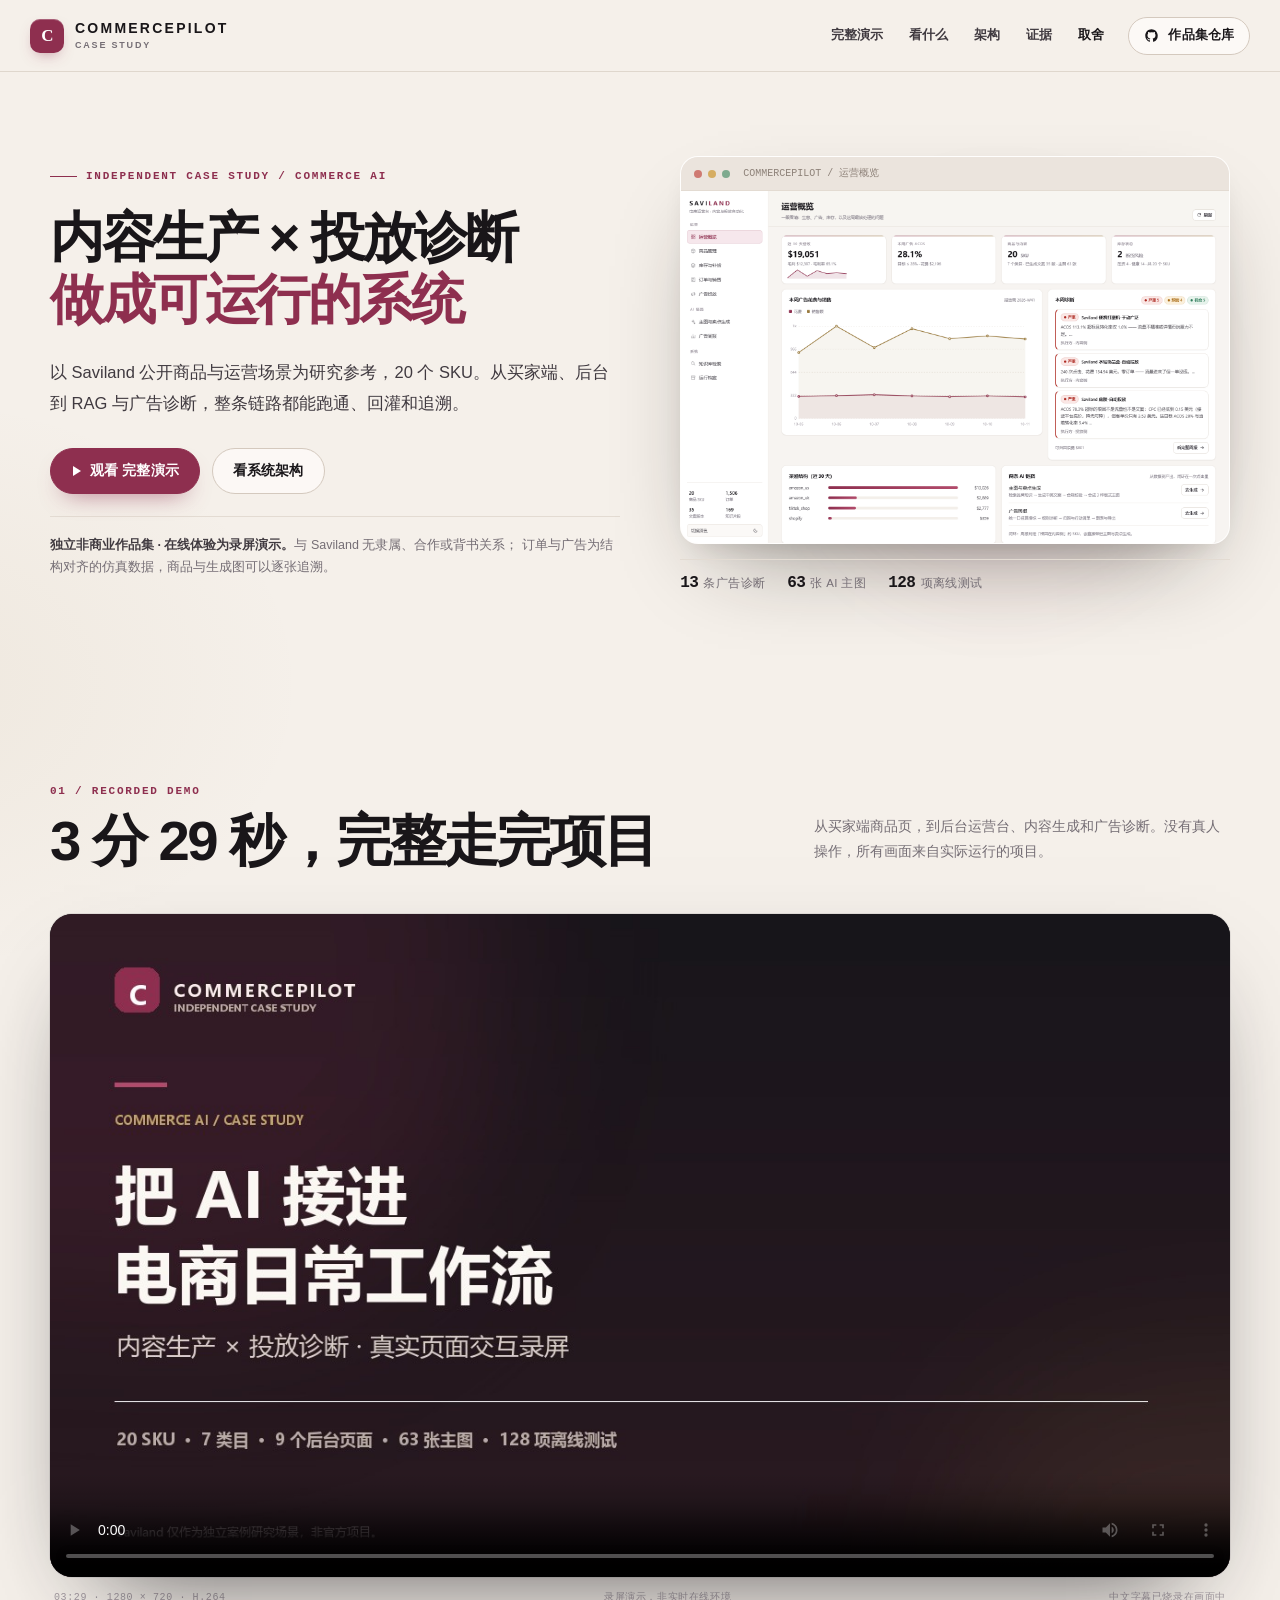
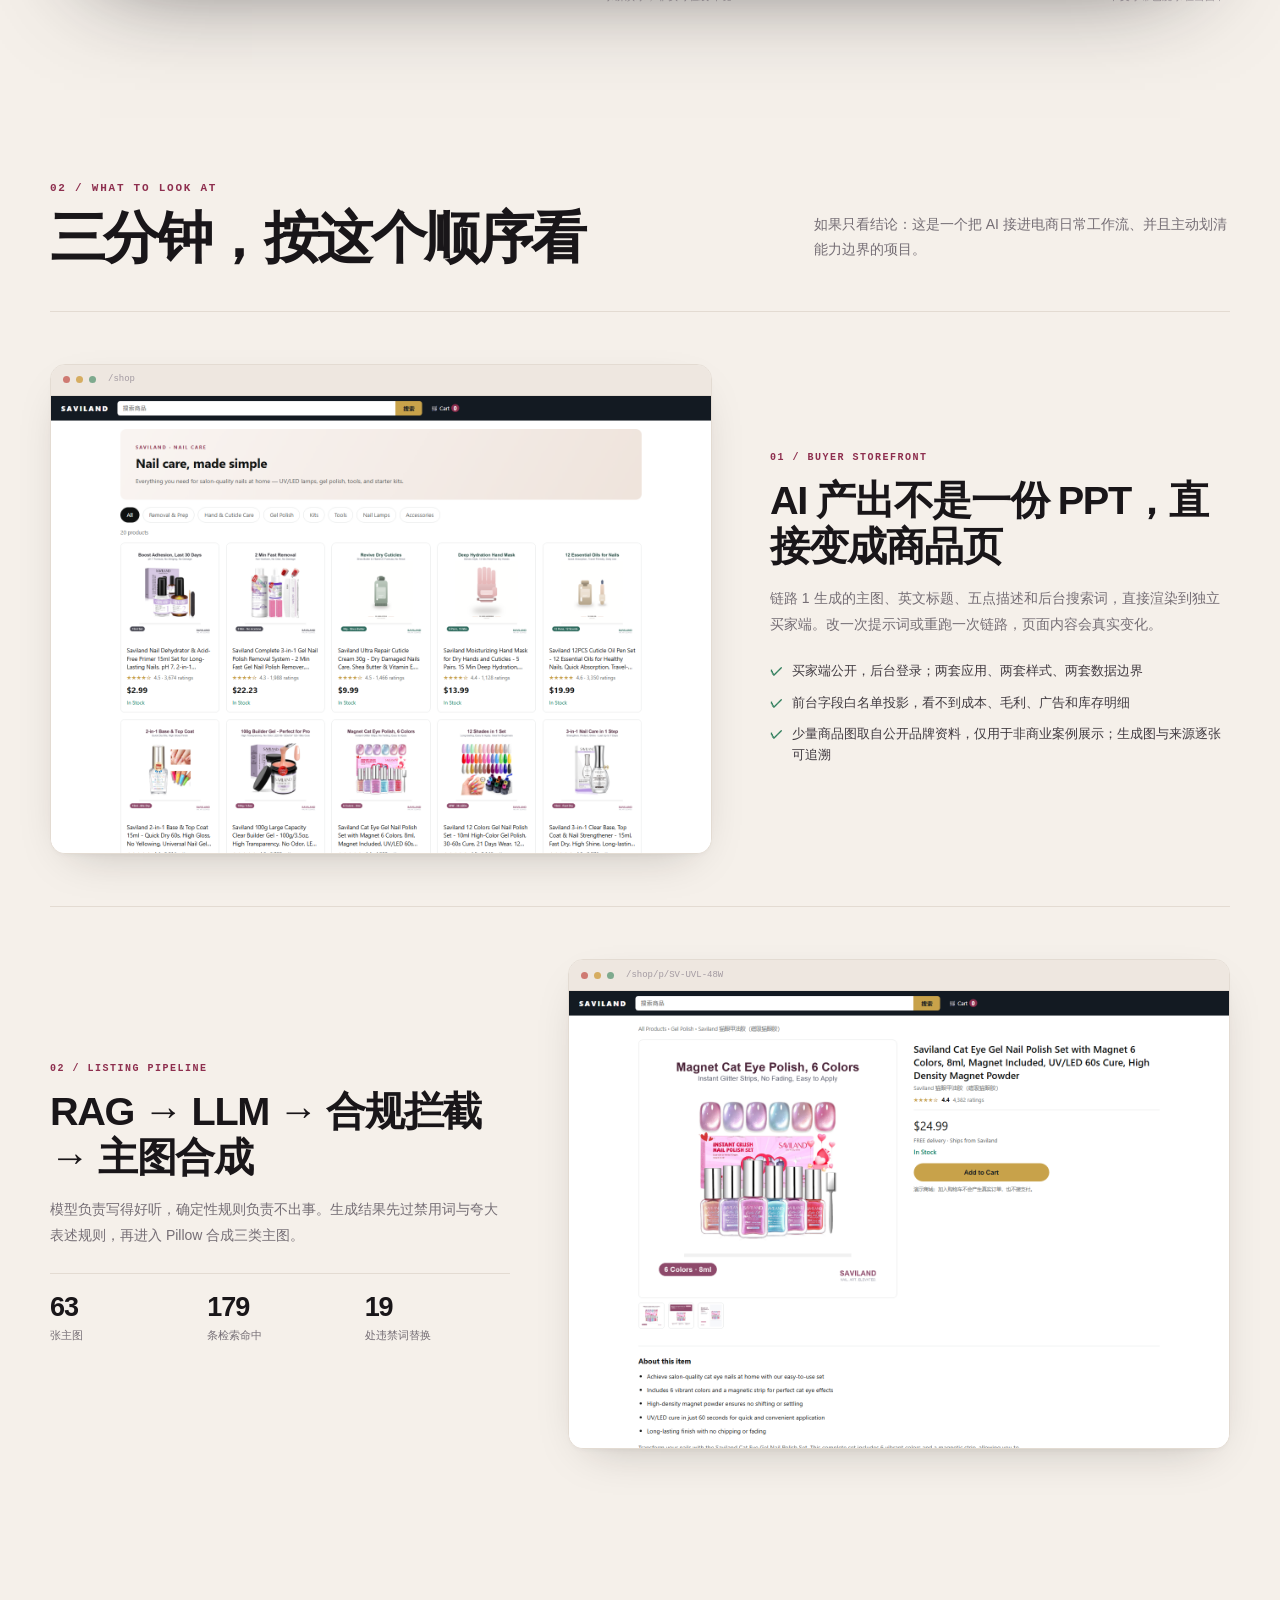
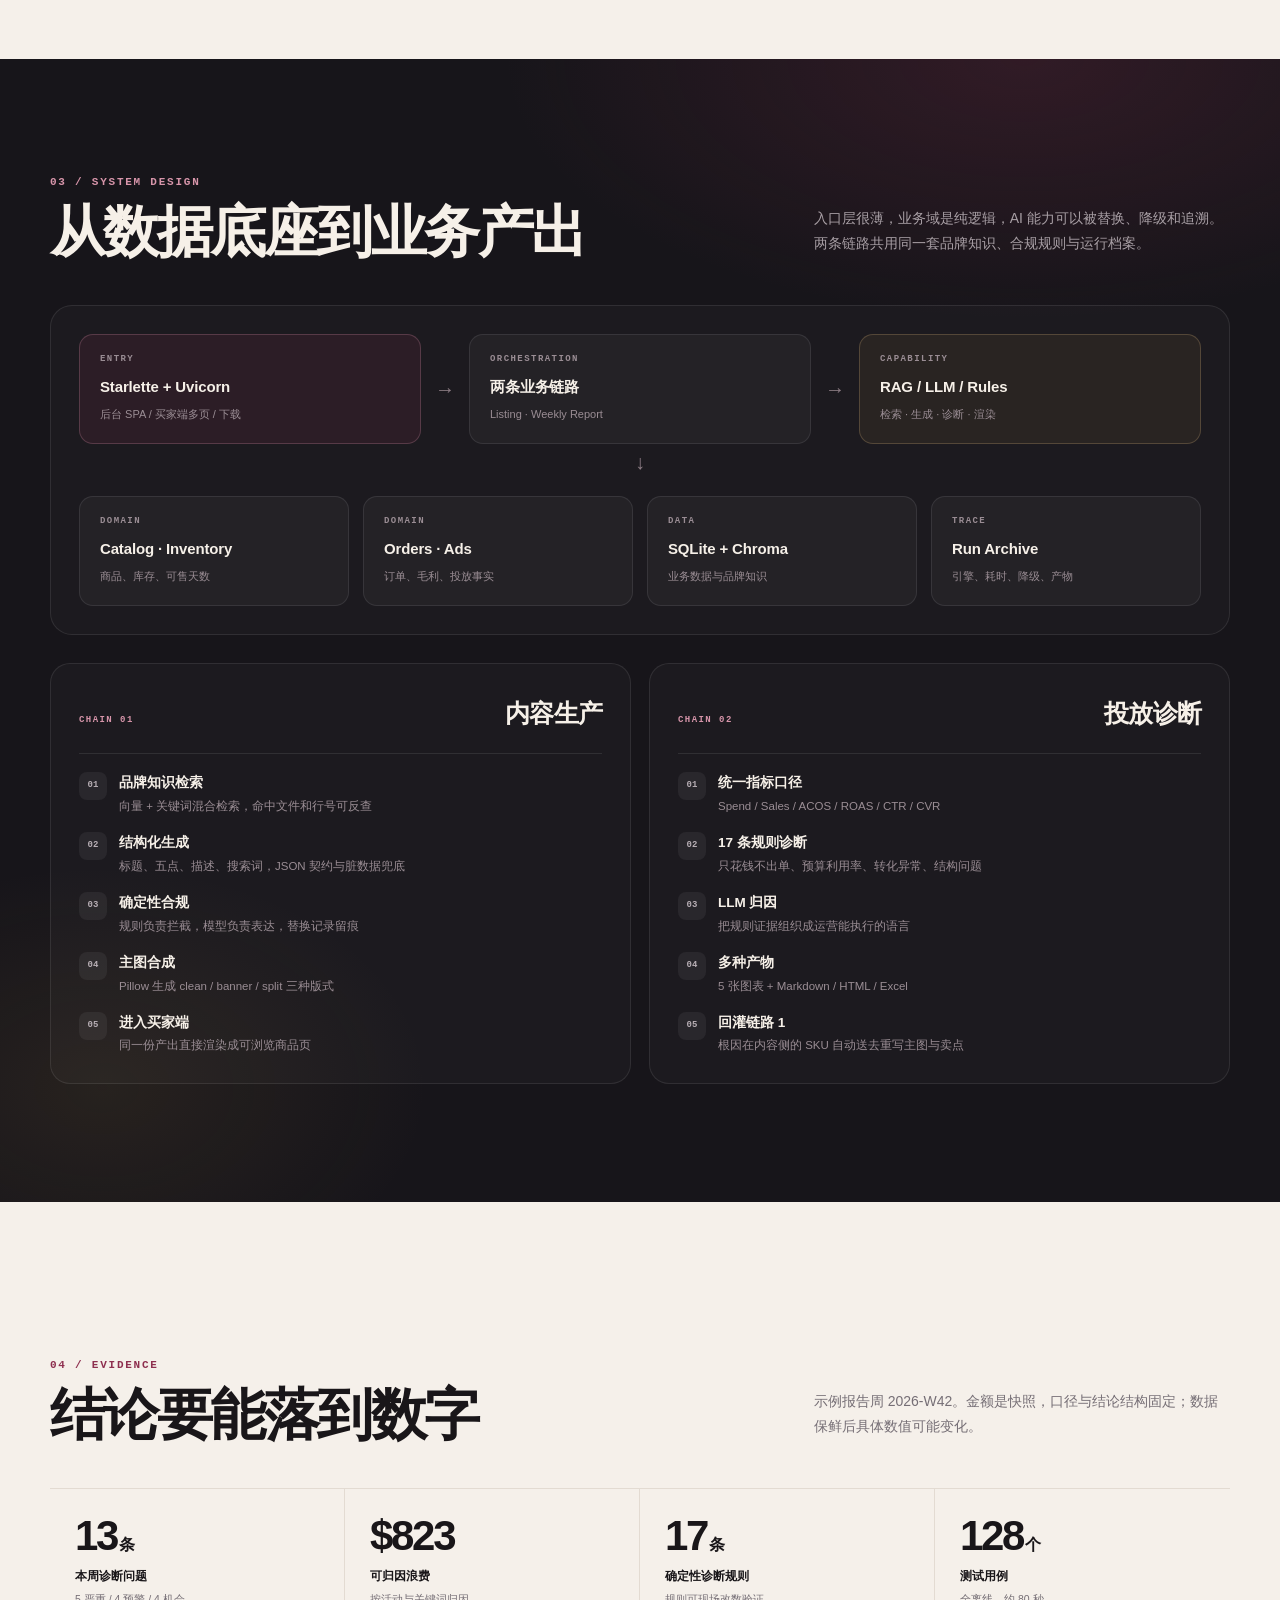
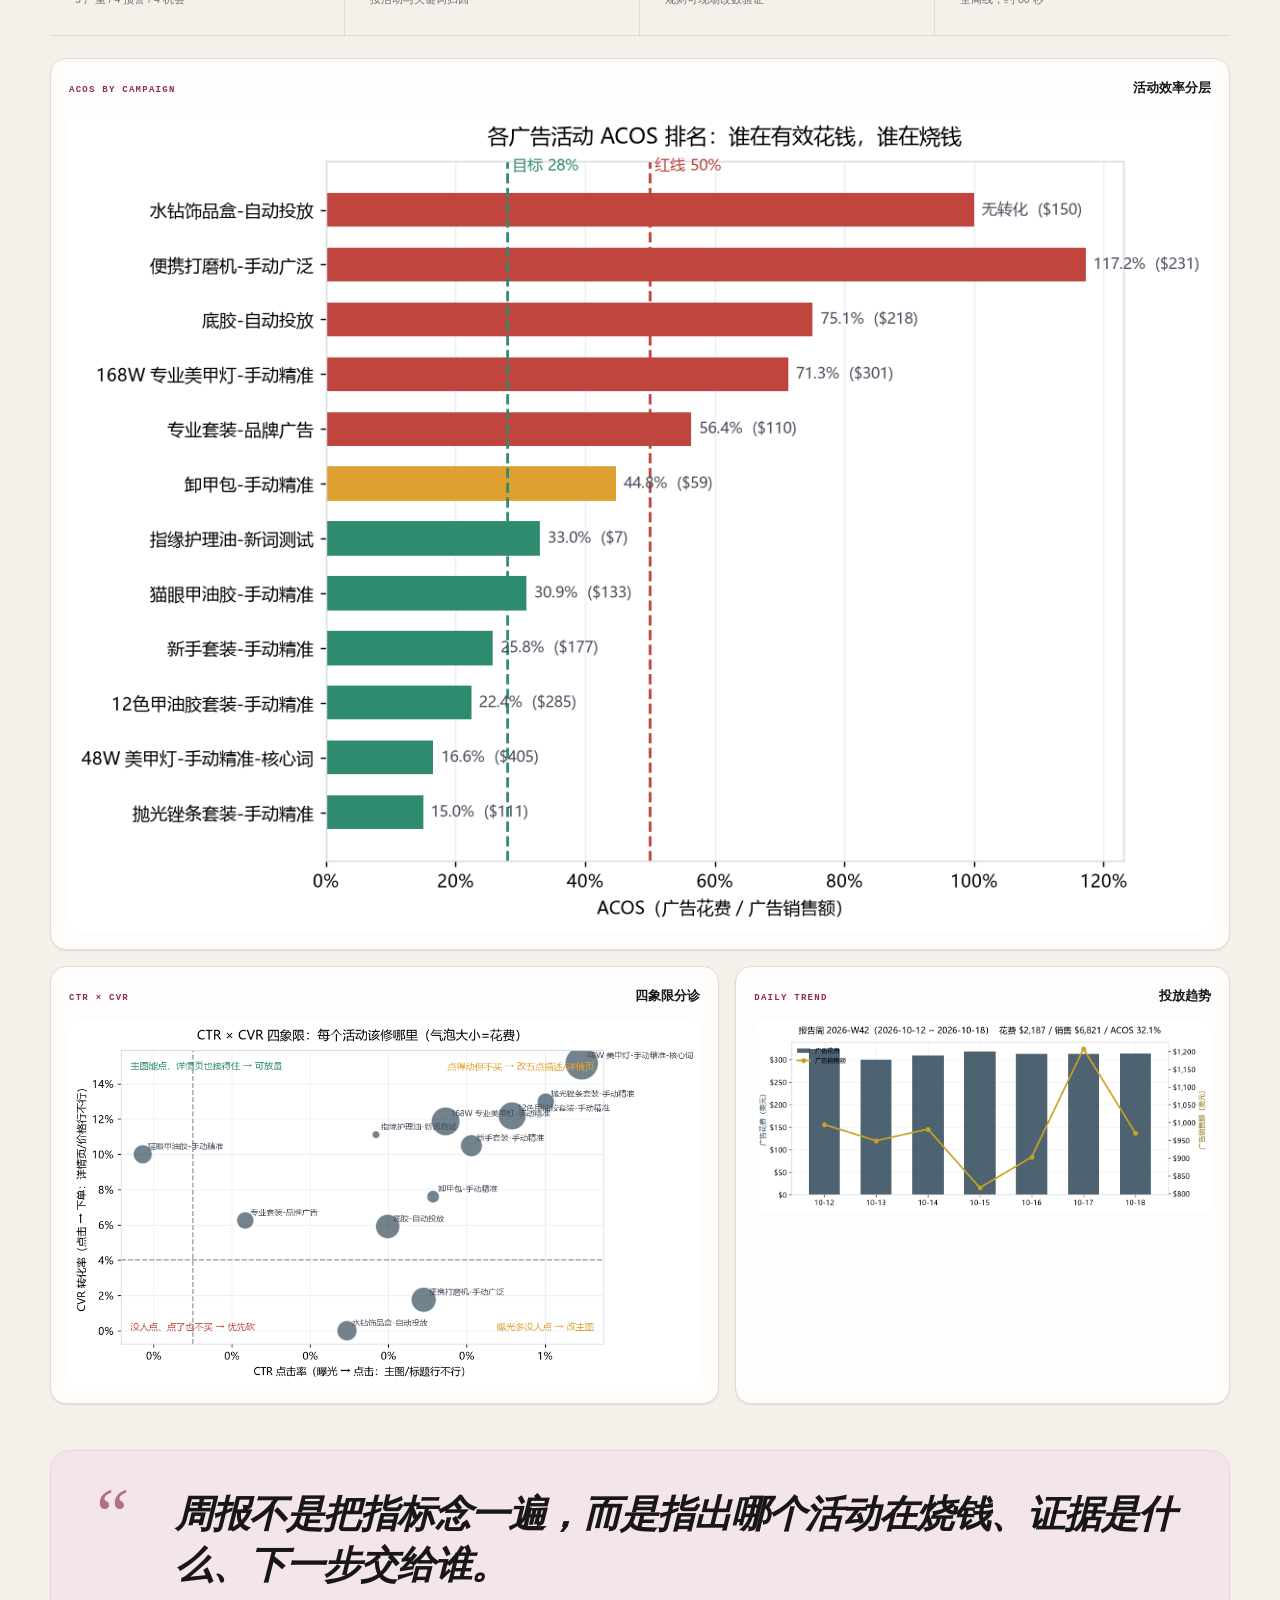
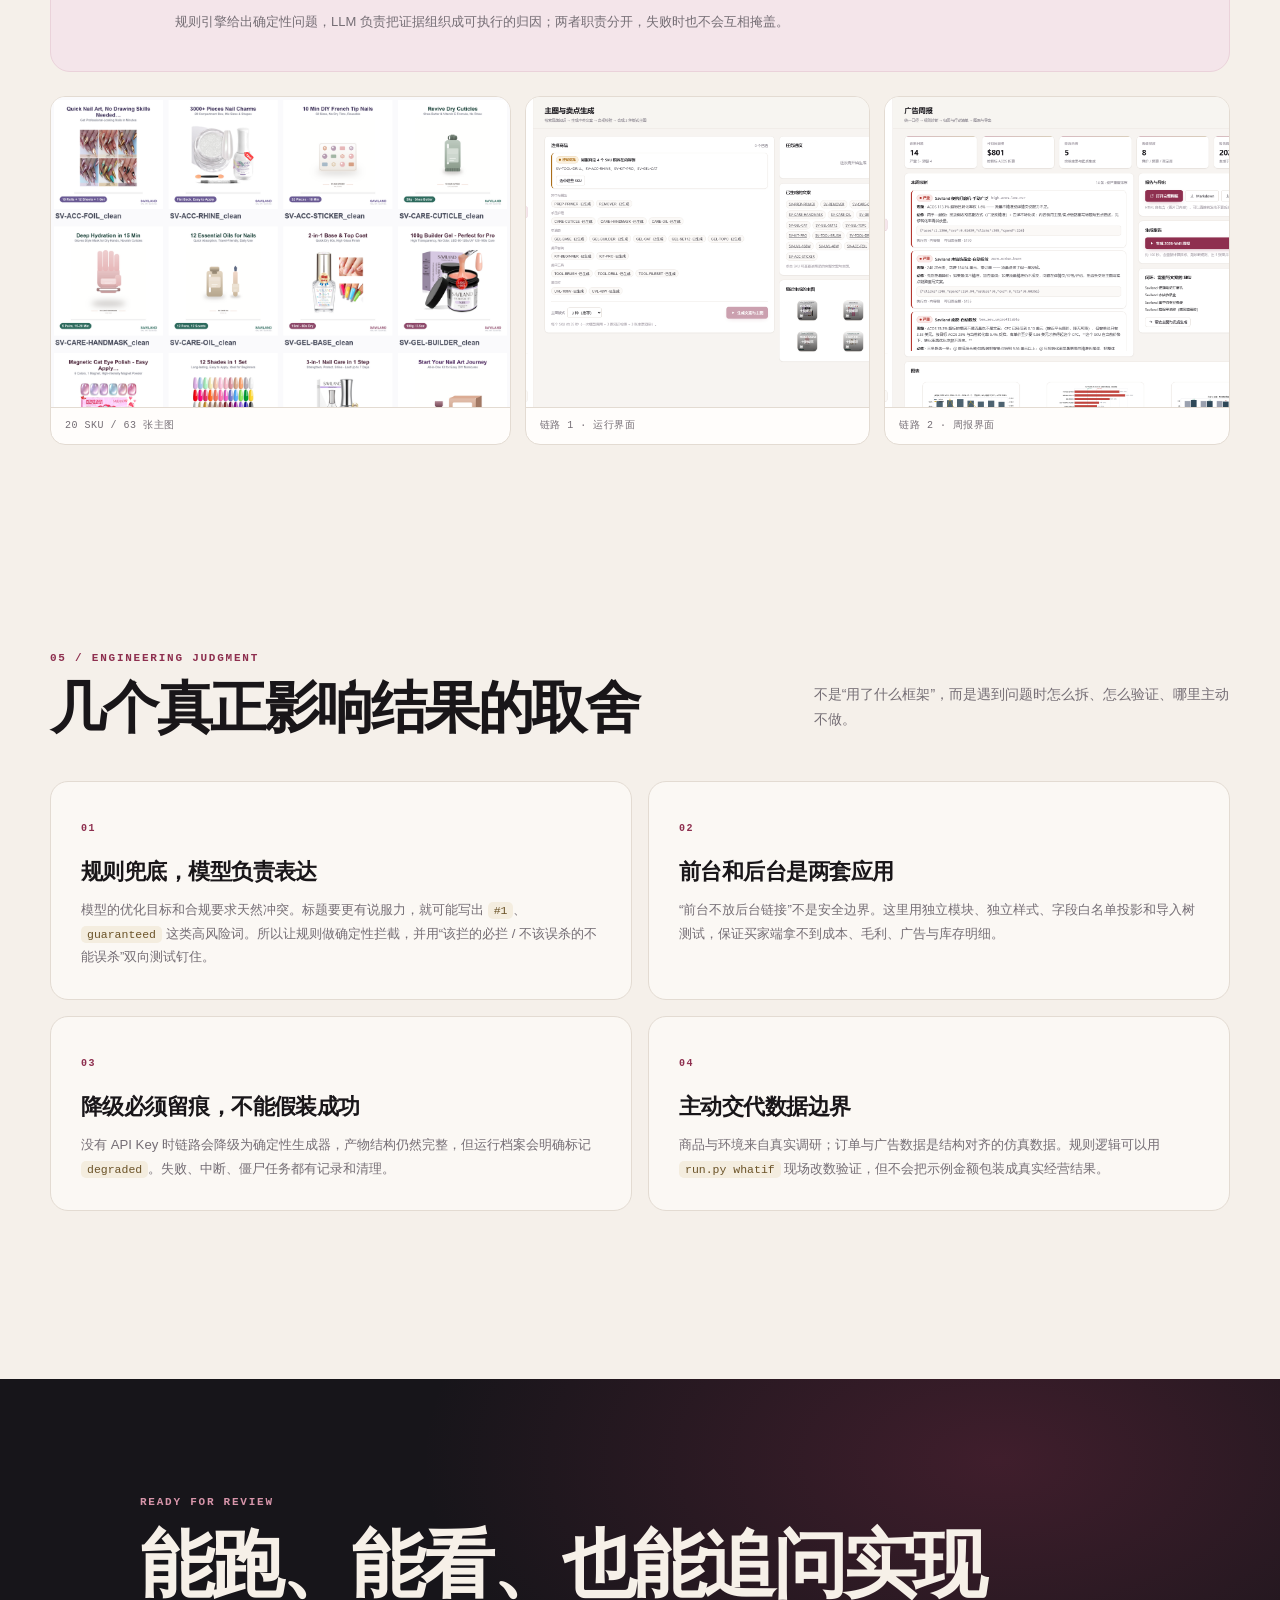
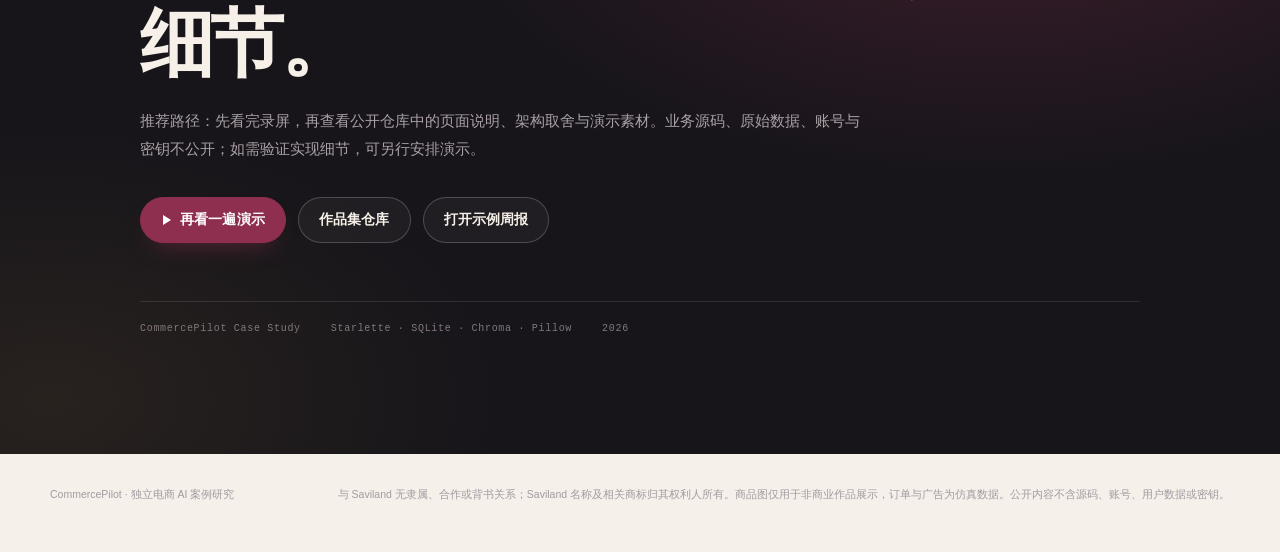
==== index.html @ 47b2dd26 "Publish CommercePilot portfolio case study" ====
<!DOCTYPE html>
<html lang="zh-CN">
<head>
<meta charset="utf-8">
<meta name="viewport" content="width=device-width, initial-scale=1">
<title>CommercePilot · 电商 AI 案例研究</title>
<meta name="description" content="CommercePilot：独立电商 AI 案例研究。以 Saviland 公开商品与运营场景为参考，展示内容生产、广告诊断与可追溯的业务闭环。">
<meta name="theme-color" content="#17151a">
<meta property="og:title" content="CommercePilot · 电商 AI 案例研究">
<meta property="og:description" content="独立非商业作品集：内容生产 × 投放诊断，展示两条可追溯的电商 AI 工作流。">
<meta property="og:image" content="images/ui_overview.png">
<link rel="icon" href="data:image/svg+xml,<svg xmlns='http://www.w3.org/2000/svg' viewBox='0 0 100 100'><rect width='100' height='100' rx='22' fill='%238E2F4F'/><text x='50' y='68' font-size='56' font-family='Segoe UI,sans-serif' font-weight='700' fill='%23fff' text-anchor='middle'>C</text></svg>">
<link rel="stylesheet" href="showcase.css">
</head>
<body>
<a class="skip-link" href="#main">跳到主要内容</a>

<header class="site-header">
  <a class="brand" href="#top" aria-label="回到顶部">
    <span class="brand-mark">C</span>
    <span class="brand-text">COMMERCEPILOT <small>CASE STUDY</small></span>
  </a>
  <nav class="site-nav" aria-label="页面导航">
    <a href="#demo">完整演示</a>
    <a href="#walkthrough">看什么</a>
    <a href="#architecture">架构</a>
    <a href="#evidence">证据</a>
    <a href="#engineering">取舍</a>
  </nav>
  <a class="btn btn-small btn-ghost" data-github href="#" aria-disabled="true" aria-label="打开作品集仓库">
    <svg viewBox="0 0 24 24" aria-hidden="true"><path d="M12 2C6.48 2 2 6.58 2 12.23c0 4.52 2.87 8.35 6.84 9.71.5.1.68-.22.68-.49 0-.24-.01-1.04-.01-1.89-2.78.62-3.37-1.21-3.37-1.21-.45-1.18-1.11-1.5-1.11-1.5-.91-.64.07-.62.07-.62 1 .07 1.53 1.05 1.53 1.05.89 1.56 2.34 1.11 2.91.85.09-.66.35-1.11.63-1.36-2.22-.26-4.56-1.14-4.56-5.07 0-1.12.39-2.03 1.03-2.75-.1-.26-.45-1.3.1-2.71 0 0 .84-.28 2.75 1.05a9.3 9.3 0 0 1 2.5-.34c.85 0 1.71.12 2.5.34 1.91-1.33 2.75-1.05 2.75-1.05.55 1.41.2 2.45.1 2.71.64.72 1.03 1.63 1.03 2.75 0 3.94-2.34 4.81-4.57 5.06.36.32.68.94.68 1.9 0 1.37-.01 2.47-.01 2.81 0 .27.18.59.69.49A10.25 10.25 0 0 0 22 12.23C22 6.58 17.52 2 12 2Z"/></svg>
    作品集仓库
  </a>
</header>

<main id="main">
<section class="hero" id="top">
  <div class="hero-glow" aria-hidden="true"></div>
  <div class="hero-copy reveal">
    <div class="eyebrow"><span></span> INDEPENDENT CASE STUDY / COMMERCE AI</div>
    <h1>内容生产 × 投放诊断<br><span>做成可运行的系统</span></h1>
    <p class="hero-lede">
      以 Saviland 公开商品与运营场景为研究参考，20 个 SKU。从买家端、后台到 RAG
      与广告诊断，整条链路都能跑通、回灌和追溯。
    </p>
    <div class="hero-actions">
      <a class="btn btn-primary" href="#demo">
        <span class="play-dot"></span> 观看 完整演示
      </a>
      <a class="btn" href="#architecture">看系统架构</a>
    </div>
    <p class="hero-note">
      <strong>独立非商业作品集 · 在线体验为录屏演示。</strong>与 Saviland 无隶属、合作或背书关系；
      订单与广告为结构对齐的仿真数据，商品与生成图可以逐张追溯。
    </p>
  </div>

  <div class="hero-visual reveal" aria-label="运营概览界面截图">
    <div class="window-frame window-main">
      <div class="window-bar"><i></i><i></i><i></i><span>COMMERCEPILOT / 运营概览</span></div>
      <img src="images/ui_overview.png" alt="CommercePilot 案例中的电商运营概览界面">
    </div>
    <div class="hero-caption">
      <span><b>13</b> 条广告诊断</span>
      <span><b>63</b> 张 AI 主图</span>
      <span><b>128</b> 项离线测试</span>
    </div>
  </div>
</section>
<section class="section video-section" id="demo">
  <div class="section-head reveal">
    <div>
      <div class="section-kicker">01 / RECORDED DEMO</div>
      <h2>3 分 29 秒，完整走完项目</h2>
    </div>
    <p>从买家端商品页，到后台运营台、内容生成和广告诊断。没有真人操作，所有画面来自实际运行的项目。</p>
  </div>
  <div class="video-shell reveal">
    <video controls preload="metadata" poster="media/demo-poster.jpg" playsinline>
      <source src="media/demo.mp4" type="video/mp4">
      你的浏览器不支持 HTML5 视频。
    </video>
  </div>
  <div class="video-foot reveal">
    <span>03:29 · 1280 × 720 · H.264</span>
    <span>录屏演示，非实时在线环境</span>
    <span>中文字幕已烧录在画面中</span>
  </div>
</section>

<section class="section walkthrough" id="walkthrough">
  <div class="section-head reveal">
    <div>
      <div class="section-kicker">02 / WHAT TO LOOK AT</div>
      <h2>三分钟，按这个顺序看</h2>
    </div>
    <p>如果只看结论：这是一个把 AI 接进电商日常工作流、并且主动划清能力边界的项目。</p>
  </div>

  <article class="case-card reveal">
    <div class="case-media">
      <div class="browser-shell"><div class="browser-top"><i></i><i></i><i></i><span>/shop</span></div>
        <img src="images/shop_home.png" alt="CommercePilot 案例中的买家端商城首页"></div>
    </div>
    <div class="case-copy">
      <div class="case-index">01 / BUYER STOREFRONT</div>
      <h3>AI 产出不是一份 PPT，直接变成商品页</h3>
      <p>链路 1 生成的主图、英文标题、五点描述和后台搜索词，直接渲染到独立买家端。改一次提示词或重跑一次链路，页面内容会真实变化。</p>
      <ul class="check-list">
        <li>买家端公开，后台登录；两套应用、两套样式、两套数据边界</li>
        <li>前台字段白名单投影，看不到成本、毛利、广告和库存明细</li>
        <li>少量商品图取自公开品牌资料，仅用于非商业案例展示；生成图与来源逐张可追溯</li>
      </ul>
    </div>
  </article>

  <article class="case-card reverse reveal">
    <div class="case-media">
      <div class="browser-shell"><div class="browser-top"><i></i><i></i><i></i><span>/shop/p/SV-UVL-48W</span></div>
        <img src="images/shop_detail.png" alt="AI 生成的商品详情页"></div>
    </div>
    <div class="case-copy">
      <div class="case-index">02 / LISTING PIPELINE</div>
      <h3>RAG → LLM → 合规拦截 → 主图合成</h3>
      <p>模型负责写得好听，确定性规则负责不出事。生成结果先过禁用词与夸大表述规则，再进入 Pillow 合成三类主图。</p>
      <div class="mini-metric-row">
        <div><strong>63</strong><span>张主图</span></div>
        <div><strong>179</strong><span>条检索命中</span></div>
        <div><strong>19</strong><span>处违禁词替换</span></div>
      </div>
    </div>
  </article>
</section>
<section class="section dark architecture" id="architecture">
  <div class="section-head reveal">
    <div>
      <div class="section-kicker">03 / SYSTEM DESIGN</div>
      <h2>从数据底座到业务产出</h2>
    </div>
    <p>入口层很薄，业务域是纯逻辑，AI 能力可以被替换、降级和追溯。两条链路共用同一套品牌知识、合规规则与运行档案。</p>
  </div>

  <div class="arch-board reveal">
    <div class="arch-row arch-row-top">
      <div class="arch-node node-entry"><small>ENTRY</small><b>Starlette + Uvicorn</b><span>后台 SPA / 买家端多页 / 下载</span></div>
      <div class="arch-arrow" aria-hidden="true">→</div>
      <div class="arch-node node-pipe"><small>ORCHESTRATION</small><b>两条业务链路</b><span>Listing · Weekly Report</span></div>
      <div class="arch-arrow" aria-hidden="true">→</div>
      <div class="arch-node node-ai"><small>CAPABILITY</small><b>RAG / LLM / Rules</b><span>检索 · 生成 · 诊断 · 渲染</span></div>
    </div>
    <div class="arch-down" aria-hidden="true">↓</div>
    <div class="arch-row arch-row-bottom">
      <div class="arch-node"><small>DOMAIN</small><b>Catalog · Inventory</b><span>商品、库存、可售天数</span></div>
      <div class="arch-node"><small>DOMAIN</small><b>Orders · Ads</b><span>订单、毛利、投放事实</span></div>
      <div class="arch-node"><small>DATA</small><b>SQLite + Chroma</b><span>业务数据与品牌知识</span></div>
      <div class="arch-node"><small>TRACE</small><b>Run Archive</b><span>引擎、耗时、降级、产物</span></div>
    </div>
  </div>

  <div class="flow-grid">
    <article class="flow-card reveal">
      <div class="flow-head"><span>CHAIN 01</span><h3>内容生产</h3></div>
      <ol class="flow-steps">
        <li><i>01</i><div><b>品牌知识检索</b><span>向量 + 关键词混合检索，命中文件和行号可反查</span></div></li>
        <li><i>02</i><div><b>结构化生成</b><span>标题、五点、描述、搜索词，JSON 契约与脏数据兜底</span></div></li>
        <li><i>03</i><div><b>确定性合规</b><span>规则负责拦截，模型负责表达，替换记录留痕</span></div></li>
        <li><i>04</i><div><b>主图合成</b><span>Pillow 生成 clean / banner / split 三种版式</span></div></li>
        <li><i>05</i><div><b>进入买家端</b><span>同一份产出直接渲染成可浏览商品页</span></div></li>
      </ol>
    </article>
    <article class="flow-card reveal">
      <div class="flow-head"><span>CHAIN 02</span><h3>投放诊断</h3></div>
      <ol class="flow-steps">
        <li><i>01</i><div><b>统一指标口径</b><span>Spend / Sales / ACOS / ROAS / CTR / CVR</span></div></li>
        <li><i>02</i><div><b>17 条规则诊断</b><span>只花钱不出单、预算利用率、转化异常、结构问题</span></div></li>
        <li><i>03</i><div><b>LLM 归因</b><span>把规则证据组织成运营能执行的语言</span></div></li>
        <li><i>04</i><div><b>多种产物</b><span>5 张图表 + Markdown / HTML / Excel</span></div></li>
        <li><i>05</i><div><b>回灌链路 1</b><span>根因在内容侧的 SKU 自动送去重写主图与卖点</span></div></li>
      </ol>
    </article>
  </div>
</section>
<section class="section evidence" id="evidence">
  <div class="section-head reveal">
    <div>
      <div class="section-kicker">04 / EVIDENCE</div>
      <h2>结论要能落到数字</h2>
    </div>
    <p>示例报告周 2026-W42。金额是快照，口径与结论结构固定；数据保鲜后具体数值可能变化。</p>
  </div>

  <div class="metric-strip reveal">
    <div><strong>13<small>条</small></strong><span>本周诊断问题</span><em>5 严重 / 4 预警 / 4 机会</em></div>
    <div><strong>$823</strong><span>可归因浪费</span><em>按活动与关键词归因</em></div>
    <div><strong>17<small>条</small></strong><span>确定性诊断规则</span><em>规则可现场改数验证</em></div>
    <div><strong>128<small>个</small></strong><span>测试用例</span><em>全离线，约 80 秒</em></div>
  </div>

  <div class="chart-grid">
    <figure class="chart-card wide reveal">
      <div class="chart-head"><span>ACOS BY CAMPAIGN</span><b>活动效率分层</b></div>
      <img src="images/weekly_acos_by_campaign.png" alt="各广告活动 ACOS 对比图" loading="lazy">
    </figure>
    <figure class="chart-card reveal">
      <div class="chart-head"><span>CTR × CVR</span><b>四象限分诊</b></div>
      <img src="images/weekly_ctr_cvr_quadrant.png" alt="CTR 与 CVR 四象限图" loading="lazy">
    </figure>
    <figure class="chart-card reveal">
      <div class="chart-head"><span>DAILY TREND</span><b>投放趋势</b></div>
      <img src="images/weekly_daily_trend.png" alt="广告每日趋势图" loading="lazy">
    </figure>
  </div>

  <div class="quote-panel reveal">
    <div class="quote-mark">“</div>
    <blockquote>周报不是把指标念一遍，而是指出哪个活动在烧钱、证据是什么、下一步交给谁。</blockquote>
    <p>规则引擎给出确定性问题，LLM 负责把证据组织成可执行的归因；两者职责分开，失败时也不会互相掩盖。</p>
  </div>

  <div class="gallery-strip reveal">
    <figure><img src="images/hero_contact_sheet.png" alt="批量生成的主图总览" loading="lazy"><figcaption>20 SKU / 63 张主图</figcaption></figure>
    <figure><img src="images/ui_listing.png" alt="主图与卖点生成页面" loading="lazy"><figcaption>链路 1 · 运行界面</figcaption></figure>
    <figure><img src="images/ui_weekly.png" alt="广告周报页面" loading="lazy"><figcaption>链路 2 · 周报界面</figcaption></figure>
  </div>
</section>

<section class="section engineering" id="engineering">
  <div class="section-head reveal">
    <div>
      <div class="section-kicker">05 / ENGINEERING JUDGMENT</div>
      <h2>几个真正影响结果的取舍</h2>
    </div>
    <p>不是“用了什么框架”，而是遇到问题时怎么拆、怎么验证、哪里主动不做。</p>
  </div>
  <div class="decision-grid">
    <article class="decision reveal">
      <span class="decision-no">01</span>
      <h3>规则兜底，模型负责表达</h3>
      <p>模型的优化目标和合规要求天然冲突。标题要更有说服力，就可能写出 <code>#1</code>、<code>guaranteed</code> 这类高风险词。所以让规则做确定性拦截，并用“该拦的必拦 / 不该误杀的不能误杀”双向测试钉住。</p>
    </article>
    <article class="decision reveal">
      <span class="decision-no">02</span>
      <h3>前台和后台是两套应用</h3>
      <p>“前台不放后台链接”不是安全边界。这里用独立模块、独立样式、字段白名单投影和导入树测试，保证买家端拿不到成本、毛利、广告与库存明细。</p>
    </article>
    <article class="decision reveal">
      <span class="decision-no">03</span>
      <h3>降级必须留痕，不能假装成功</h3>
      <p>没有 API Key 时链路会降级为确定性生成器，产物结构仍然完整，但运行档案会明确标记 <code>degraded</code>。失败、中断、僵尸任务都有记录和清理。</p>
    </article>
    <article class="decision reveal">
      <span class="decision-no">04</span>
      <h3>主动交代数据边界</h3>
      <p>商品与环境来自真实调研；订单与广告数据是结构对齐的仿真数据。规则逻辑可以用 <code>run.py whatif</code> 现场改数验证，但不会把示例金额包装成真实经营结果。</p>
    </article>
  </div>
</section>

<section class="closing" id="source">
  <div class="closing-inner reveal">
    <div class="section-kicker">READY FOR REVIEW</div>
    <h2>能跑、能看、也能追问实现细节。</h2>
    <p>推荐路径：先看完录屏，再查看公开仓库中的页面说明、架构取舍与演示素材。业务源码、原始数据、账号与密钥不公开；如需验证实现细节，可另行安排演示。</p>
    <div class="closing-actions">
      <a class="btn btn-primary" href="#demo"><span class="play-dot"></span> 再看一遍演示</a>
      <a class="btn btn-ghost" data-github href="#" aria-disabled="true">作品集仓库</a>
      <a class="btn btn-ghost" href="images/sample_weekly_report.html" target="_blank" rel="noopener">打开示例周报</a>
    </div>
    <div class="closing-meta">
      <span>CommercePilot Case Study</span><span>Starlette · SQLite · Chroma · Pillow</span><span>2026</span>
    </div>
  </div>
</section>
</main>

<footer class="site-footer">
  <p>CommercePilot · 独立电商 AI 案例研究</p>
  <p>与 Saviland 无隶属、合作或背书关系；Saviland 名称及相关商标归其权利人所有。商品图仅用于非商业作品展示，订单与广告为仿真数据。公开内容不含源码、账号、用户数据或密钥。</p>
</footer>

<div class="lightbox" id="lightbox" aria-hidden="true">
  <button class="lightbox-close" type="button" aria-label="关闭大图">×</button>
  <img alt="">
</div>

<script src="showcase.js"></script>
</body>
</html>
---- showcase.css ----
:root {
  --paper: #f5f0ea;
  --paper-2: #fbf8f4;
  --surface: #fffdfb;
  --ink: #191619;
  --ink-2: #403a40;
  --muted: #756e75;
  --faint: #a39aa1;
  --line: #e3dbd2;
  --line-2: #d4c9be;
  --brand: #8e2f4f;
  --brand-2: #b24b6b;
  --brand-soft: #f4e5ea;
  --gold: #9a7b3f;
  --gold-soft: #f4eddf;
  --good: #2e7d5b;
  --dark: #17151a;
  --dark-2: #211d23;
  --cream: #f6f0e8;
  --shadow-1: 0 1px 2px rgba(28, 22, 18, .05), 0 1px 1px rgba(28, 22, 18, .04);
  --shadow-2: 0 16px 46px -22px rgba(28, 22, 18, .28), 0 3px 9px -4px rgba(28, 22, 18, .08);
  --shadow-3: 0 40px 90px -38px rgba(28, 22, 18, .48), 0 12px 30px -16px rgba(28, 22, 18, .18);
  --radius: 18px;
  --sans: "Segoe UI", -apple-system, BlinkMacSystemFont, "PingFang SC", "Microsoft YaHei", "Hiragino Sans GB", sans-serif;
  --serif: "Iowan Old Style", "Palatino Linotype", "Songti SC", "STSong", "SimSun", serif;
  --mono: "Cascadia Mono", "SFMono-Regular", Consolas, "Liberation Mono", monospace;
  --max: 1240px;
}
* { box-sizing: border-box; }
html { scroll-behavior: smooth; }
body {
  margin: 0; color: var(--ink);
  background:
    radial-gradient(900px 520px at 88% -8%, rgba(142, 47, 79, .10), transparent 62%),
    radial-gradient(700px 500px at -8% 8%, rgba(154, 123, 63, .07), transparent 58%),
    var(--paper);
  font: 16px/1.7 var(--sans);
  -webkit-font-smoothing: antialiased;
  text-rendering: optimizeLegibility;
}
img { display: block; max-width: 100%; }
a { color: inherit; }
button, input { font: inherit; }
::selection { background: var(--brand); color: #fff; }
.skip-link { position: fixed; top: -60px; left: 20px; z-index: 100; padding: 10px 16px; background: var(--ink); color: #fff; border-radius: 8px; }
.skip-link:focus { top: 14px; }
.site-header {
  position: sticky; top: 0; z-index: 50; height: 72px; padding: 0 30px;
  display: flex; align-items: center; justify-content: space-between; gap: 24px;
  background: rgba(245, 240, 234, .86); border-bottom: 1px solid rgba(212, 201, 190, .66);
  backdrop-filter: blur(16px) saturate(1.2);
}
.brand { display: flex; align-items: center; gap: 11px; text-decoration: none; flex-shrink: 0; }
.brand-mark {
  width: 34px; height: 34px; display: grid; place-items: center;
  border-radius: 10px; background: var(--brand); color: #fff;
  font: 700 17px/1 var(--serif); letter-spacing: -.04em;
  box-shadow: inset 0 1px 0 rgba(255,255,255,.24), 0 6px 16px -8px rgba(142,47,79,.8);
}
.brand-text { font: 700 14px/1 var(--sans); letter-spacing: .16em; }
.brand-text small { display: block; margin-top: 6px; color: var(--muted); font-size: 9px; letter-spacing: .2em; font-weight: 600; }
.site-nav { display: flex; align-items: center; gap: 26px; margin-left: auto; }
.site-nav a {
  color: var(--ink-2); text-decoration: none; font-size: 13px; font-weight: 600;
  padding: 6px 0; border-bottom: 1px solid transparent; transition: color .2s, border-color .2s;
}
.site-nav a:hover { color: var(--brand); border-bottom-color: var(--brand); }
.btn {
  display: inline-flex; align-items: center; justify-content: center; gap: 9px;
  min-height: 46px; padding: 0 20px; border: 1px solid var(--line-2); border-radius: 999px;
  background: rgba(255,253,251,.7); color: var(--ink); text-decoration: none;
  font-size: 14px; font-weight: 650; letter-spacing: .01em; white-space: nowrap;
  transition: transform .2s, box-shadow .2s, background .2s, border-color .2s; cursor: pointer;
}
.btn:hover { transform: translateY(-1px); border-color: var(--ink-2); box-shadow: var(--shadow-1); }
.btn-primary { border-color: var(--brand); background: var(--brand); color: #fff; box-shadow: 0 12px 24px -14px rgba(142,47,79,.75); }
.btn-primary:hover { background: #7c2845; border-color: #7c2845; }
.btn-small { min-height: 38px; padding: 0 15px; font-size: 12.5px; }
.btn-ghost svg { width: 15px; height: 15px; fill: currentColor; }
.btn[aria-disabled="true"] { opacity: .55; cursor: default; }
.play-dot { width: 0; height: 0; border-top: 5px solid transparent; border-bottom: 5px solid transparent; border-left: 8px solid currentColor; margin-left: 2px; }
.hero {
  position: relative; max-width: var(--max); margin: 0 auto; padding: 84px 30px 96px;
  display: grid; grid-template-columns: minmax(0, 1.02fr) minmax(400px, .98fr);
  align-items: center; gap: 58px;
}
.hero-glow {
  position: absolute; width: 520px; height: 520px; right: 0; top: 70px;
  background: radial-gradient(circle, rgba(142,47,79,.14), transparent 68%);
  filter: blur(16px); pointer-events: none;
}
.eyebrow, .section-kicker {
  display: flex; align-items: center; gap: 9px;
  color: var(--brand); font: 650 11px/1 var(--mono); letter-spacing: .16em;
}
.eyebrow span { width: 27px; height: 1px; background: var(--brand); }
.hero h1 {
  margin: 24px 0 0; max-width: 700px; font-size: clamp(40px, 4.3vw, 54px); line-height: 1.16;
  letter-spacing: -.045em; font-weight: 740;
}
.hero h1 span { color: var(--brand); }
.hero-lede { max-width: 570px; margin: 26px 0 0; color: var(--ink-2); font-size: 16.5px; line-height: 1.85; }
.hero-actions { display: flex; flex-wrap: wrap; gap: 12px; margin-top: 30px; }
.hero-note { max-width: 570px; margin: 22px 0 0; padding-top: 18px; border-top: 1px solid var(--line); color: var(--muted); font-size: 12.5px; line-height: 1.75; }
.hero-note strong { color: var(--ink-2); }
.hero-visual { position: relative; display: flex; flex-direction: column; }
.window-frame { overflow: hidden; border-radius: 18px; border: 1px solid rgba(255,255,255,.55); background: var(--surface); box-shadow: var(--shadow-3); }
.window-main { transform: none; }
.window-bar { height: 34px; padding: 0 13px; display: flex; align-items: center; gap: 6px; background: #ebe4dd; border-bottom: 1px solid var(--line); }
.window-bar i { width: 8px; height: 8px; border-radius: 50%; background: #c9b9ab; }
.window-bar i:nth-child(1) { background: #cf7a72; }
.window-bar i:nth-child(2) { background: #d6ad61; }
.window-bar i:nth-child(3) { background: #7eaa8e; }
.window-bar span { margin-left: 7px; color: #8d8178; font: 10px/1 var(--mono); }
.window-main img { width: 100%; aspect-ratio: 1680/1080; object-fit: cover; }
.hero-caption { display: flex; flex-wrap: wrap; gap: 10px 22px; margin-top: 15px; padding-top: 14px; border-top: 1px solid var(--line); color: var(--muted); font-size: 11.5px; letter-spacing: .03em; }
.hero-caption span { display: inline-flex; align-items: baseline; gap: 5px; }
.hero-caption b { color: var(--ink); font: 700 16px/1 var(--mono); letter-spacing: -.03em; }
.section { max-width: var(--max); margin: 0 auto; padding: 118px 30px; }
.section-head { display: grid; grid-template-columns: 1.25fr .75fr; gap: 70px; align-items: end; margin-bottom: 42px; }
.section-head h2 { margin: 13px 0 0; font-size: clamp(34px, 4.4vw, 58px); line-height: 1.1; letter-spacing: -.045em; font-weight: 730; }
.section-head > p { margin: 0 0 7px; color: var(--muted); font-size: 14px; line-height: 1.8; max-width: 430px; justify-self: end; }
.video-section { padding-top: 96px; }
.video-shell {
  position: relative; overflow: hidden; border-radius: 22px; background: #0e0d0f;
  box-shadow: 0 42px 100px -50px rgba(23,21,26,.8), 0 0 0 1px rgba(23,21,26,.08);
}
.video-shell::before { content: ""; display: block; padding-top: 56.25%; }
.video-shell video { position: absolute; inset: 0; width: 100%; height: 100%; object-fit: cover; background: #0e0d0f; }
.video-foot { display: flex; justify-content: space-between; gap: 20px; padding: 14px 4px 0; color: var(--faint); font: 10px/1.4 var(--mono); letter-spacing: .06em; text-transform: uppercase; }
.walkthrough { padding-top: 60px; }
.case-card {
  display: grid; grid-template-columns: minmax(0, 1.18fr) minmax(320px, .82fr);
  gap: 58px; align-items: center; padding: 52px 0; border-top: 1px solid var(--line);
}
.case-card.reverse { grid-template-columns: minmax(320px, .82fr) minmax(0, 1.18fr); }
.case-card.reverse .case-media { order: 2; }
.case-card.reverse .case-copy { order: 1; }
.case-media { position: relative; }
.browser-shell { overflow: hidden; border: 1px solid var(--line); border-radius: 15px; background: var(--surface); box-shadow: var(--shadow-2); transform: translateZ(0); }
.browser-top { height: 31px; display: flex; align-items: center; gap: 6px; padding: 0 12px; background: #eee7e0; border-bottom: 1px solid var(--line); }
.browser-top i { width: 7px; height: 7px; border-radius: 50%; background: #c8b8aa; }
.browser-top i:nth-child(1) { background: #cf7a72; }
.browser-top i:nth-child(2) { background: #d6ad61; }
.browser-top i:nth-child(3) { background: #7eaa8e; }
.browser-top span { margin-left: 6px; color: var(--faint); font: 9px/1 var(--mono); }
.browser-shell img { width: 100%; aspect-ratio: 1560/1080; object-fit: cover; object-position: top; }
.case-index { color: var(--brand); font: 650 10px/1 var(--mono); letter-spacing: .15em; }
.case-copy h3 { margin: 14px 0 16px; font-size: clamp(26px, 3.1vw, 40px); line-height: 1.18; letter-spacing: -.035em; }
.case-copy > p { color: var(--muted); font-size: 14px; line-height: 1.85; }
.check-list { margin: 22px 0 0; padding: 0; list-style: none; display: grid; gap: 10px; }
.check-list li { position: relative; padding-left: 22px; color: var(--ink-2); font-size: 13px; line-height: 1.65; }
.check-list li::before { content: "✓"; position: absolute; left: 0; top: 0; color: var(--good); font-weight: 800; }
.mini-metric-row { display: grid; grid-template-columns: repeat(3, 1fr); gap: 12px; margin-top: 24px; padding-top: 20px; border-top: 1px solid var(--line); }
.mini-metric-row strong { display: block; font-size: 27px; line-height: 1; letter-spacing: -.04em; }
.mini-metric-row span { display: block; margin-top: 6px; color: var(--muted); font-size: 10.5px; }
.dark {
  max-width: none; margin: 40px 0; padding: 118px max(30px, calc((100vw - var(--max)) / 2 + 30px));
  background:
    radial-gradient(800px 400px at 80% 0%, rgba(142,47,79,.22), transparent 65%),
    radial-gradient(500px 340px at 8% 90%, rgba(154,123,63,.12), transparent 65%),
    var(--dark);
  color: var(--cream);
}
.dark .section-kicker { color: #d795aa; }
.dark .section-head > p { color: #a89fa5; }
.arch-board { margin-top: 36px; padding: 28px; border: 1px solid rgba(255,255,255,.09); border-radius: 22px; background: rgba(255,255,255,.025); }
.arch-row { display: grid; grid-template-columns: 1fr auto 1fr auto 1fr; gap: 14px; align-items: stretch; }
.arch-row-bottom { grid-template-columns: repeat(4, 1fr); margin-top: 16px; }
.arch-arrow { display: grid; place-items: center; color: #8c7c84; font-size: 20px; }
.arch-down { display: grid; place-items: center; height: 36px; color: #8c7c84; font-size: 20px; }
.arch-node { padding: 20px; border: 1px solid rgba(255,255,255,.09); border-radius: 14px; background: rgba(255,255,255,.035); }
.arch-node small { display: block; color: #9a8d94; font: 650 9px/1 var(--mono); letter-spacing: .16em; margin-bottom: 10px; }
.arch-node b { display: block; font-size: 15px; letter-spacing: -.01em; }
.arch-node span { display: block; margin-top: 5px; color: #9a8d94; font-size: 11px; }
.node-entry { border-color: rgba(215,149,170,.25); background: rgba(142,47,79,.15); }
.node-ai { border-color: rgba(216,183,125,.24); background: rgba(154,123,63,.11); }
.flow-grid { display: grid; grid-template-columns: 1fr 1fr; gap: 18px; margin-top: 28px; }
.flow-card { padding: 28px; border: 1px solid rgba(255,255,255,.09); border-radius: 20px; background: rgba(255,255,255,.025); }
.flow-head { display: flex; align-items: baseline; justify-content: space-between; padding-bottom: 18px; border-bottom: 1px solid rgba(255,255,255,.09); }
.flow-head span { color: #d795aa; font: 650 9px/1 var(--mono); letter-spacing: .16em; }
.flow-head h3 { margin: 0; font-size: 25px; letter-spacing: -.03em; }
.flow-steps { margin: 18px 0 0; padding: 0; list-style: none; display: grid; gap: 16px; }
.flow-steps li { display: grid; grid-template-columns: 28px 1fr; gap: 12px; align-items: start; }
.flow-steps i { width: 28px; height: 28px; display: grid; place-items: center; border-radius: 8px; background: rgba(255,255,255,.06); color: #b7aeb4; font: 600 9px/1 var(--mono); font-style: normal; }
.flow-steps b { display: block; font-size: 13.5px; }
.flow-steps span { display: block; margin-top: 2px; color: #9a8d94; font-size: 11.5px; line-height: 1.65; }

.metric-strip { display: grid; grid-template-columns: repeat(4, 1fr); border-top: 1px solid var(--line); border-bottom: 1px solid var(--line); }
.metric-strip > div { padding: 26px 25px; border-right: 1px solid var(--line); }
.metric-strip > div:last-child { border-right: 0; }
.metric-strip strong { display: block; font-size: 42px; line-height: 1; letter-spacing: -.055em; }
.metric-strip strong small { font-size: 16px; margin-left: 2px; }
.metric-strip span { display: block; margin-top: 9px; font-size: 12px; font-weight: 650; }
.metric-strip em { display: block; margin-top: 4px; color: var(--muted); font-size: 10.5px; font-style: normal; }
.chart-grid { display: grid; grid-template-columns: 1.15fr .85fr; gap: 16px; margin-top: 22px; }
.chart-card { margin: 0; padding: 18px; border: 1px solid var(--line); border-radius: 16px; background: var(--surface); box-shadow: var(--shadow-1); }
.chart-card.wide { grid-column: 1 / -1; }
.chart-head { display: flex; align-items: baseline; justify-content: space-between; gap: 20px; margin-bottom: 14px; }
.chart-head span { color: var(--brand); font: 650 9px/1 var(--mono); letter-spacing: .14em; }
.chart-head b { font-size: 13px; font-weight: 650; }
.chart-card img { width: 100%; height: auto; border-radius: 8px; }
.quote-panel { display: grid; grid-template-columns: 64px 1fr; gap: 6px 22px; margin-top: 46px; padding: 38px; border-radius: 20px; background: var(--brand-soft); border: 1px solid #ead2da; }
.quote-mark { grid-row: 1 / 3; color: var(--brand); font: italic 74px/.7 var(--serif); opacity: .65; }
.quote-panel blockquote { margin: 0; color: var(--ink); font: italic 600 clamp(24px, 3vw, 38px)/1.35 var(--serif); letter-spacing: -.025em; }
.quote-panel p { margin: 12px 0 0; color: var(--muted); font-size: 13px; line-height: 1.8; max-width: 800px; }
.gallery-strip { display: grid; grid-template-columns: 1.2fr .9fr .9fr; gap: 14px; margin-top: 24px; }
.gallery-strip figure { margin: 0; overflow: hidden; border-radius: 15px; border: 1px solid var(--line); background: var(--surface); }
.gallery-strip img { width: 100%; height: 310px; object-fit: cover; object-position: top; transition: transform .5s ease; }
.gallery-strip figure:hover img { transform: scale(1.015); }
.gallery-strip figcaption { padding: 11px 14px; color: var(--muted); font: 10px/1.4 var(--mono); letter-spacing: .05em; border-top: 1px solid var(--line); }
.engineering { padding-top: 90px; }
.decision-grid { display: grid; grid-template-columns: 1fr 1fr; gap: 16px; }
.decision { position: relative; padding: 30px; border: 1px solid var(--line); border-radius: var(--radius); background: rgba(255,253,251,.65); }
.decision-no { color: var(--brand); font: 650 10px/1 var(--mono); letter-spacing: .14em; }
.decision h3 { margin: 19px 0 12px; font-size: 22px; line-height: 1.25; letter-spacing: -.025em; }
.decision p { margin: 0; color: var(--muted); font-size: 13.2px; line-height: 1.8; }
code { padding: 2px 6px; border-radius: 5px; background: var(--gold-soft); color: #6b5328; font: 11.5px/1.4 var(--mono); }
.closing {
  margin-top: 50px; padding: 118px 30px;
  background:
    radial-gradient(900px 500px at 78% 12%, rgba(142,47,79,.34), transparent 64%),
    radial-gradient(700px 420px at 4% 92%, rgba(154,123,63,.13), transparent 65%),
    var(--dark);
  color: var(--cream);
}
.closing-inner { max-width: 1000px; margin: 0 auto; }
.closing .section-kicker { color: #d795aa; }
.closing h2 { max-width: 850px; margin: 18px 0 0; font-size: clamp(40px, 6vw, 74px); line-height: 1.06; letter-spacing: -.05em; }
.closing p { max-width: 720px; margin: 24px 0 0; color: #aaa0a6; font-size: 15px; line-height: 1.85; }
.closing-actions { display: flex; flex-wrap: wrap; gap: 12px; margin-top: 34px; }
.closing .btn-ghost { color: var(--cream); border-color: rgba(255,255,255,.2); background: rgba(255,255,255,.04); }
.closing .btn-ghost:hover { border-color: rgba(255,255,255,.5); }
.closing-meta { display: flex; flex-wrap: wrap; gap: 18px 30px; margin-top: 58px; padding-top: 20px; border-top: 1px solid rgba(255,255,255,.1); color: #82777e; font: 10px/1.4 var(--mono); letter-spacing: .07em; }
.site-footer { max-width: var(--max); margin: 0 auto; padding: 32px 30px 48px; display: flex; justify-content: space-between; gap: 20px; color: var(--faint); font-size: 10.5px; }
.site-footer p { margin: 0; }
.lightbox { position: fixed; inset: 0; z-index: 100; display: none; place-items: center; padding: 40px; background: rgba(15,13,16,.9); backdrop-filter: blur(10px); }
.lightbox.open { display: grid; }
.lightbox img { max-width: min(94vw, 1500px); max-height: 88vh; object-fit: contain; border-radius: 10px; box-shadow: 0 30px 80px rgba(0,0,0,.5); }
.lightbox-close { position: fixed; top: 18px; right: 22px; width: 44px; height: 44px; border: 1px solid rgba(255,255,255,.22); border-radius: 50%; background: rgba(255,255,255,.08); color: #fff; font-size: 26px; cursor: pointer; }
.lightbox-close:hover { background: rgba(255,255,255,.16); }

@media (max-width: 1080px) {
  .site-nav { display: none; }
  .hero { grid-template-columns: 1fr; gap: 44px; padding-top: 68px; }
  .hero-visual { max-width: 820px; }
  .section-head { grid-template-columns: 1fr; gap: 18px; }
  .section-head > p { justify-self: start; }
  .case-card, .case-card.reverse { grid-template-columns: 1fr; gap: 30px; }
  .case-card.reverse .case-media, .case-card.reverse .case-copy { order: initial; }
  .arch-row { grid-template-columns: 1fr; }
  .arch-arrow, .arch-down { display: none; }
  .arch-row-bottom { grid-template-columns: 1fr 1fr; }
  .flow-grid { grid-template-columns: 1fr; }
  .metric-strip { grid-template-columns: 1fr 1fr; }
  .metric-strip > div:nth-child(2) { border-right: 0; }
  .metric-strip > div:nth-child(-n+2) { border-bottom: 1px solid var(--line); }
  .chart-grid { grid-template-columns: 1fr; }
  .chart-card.wide { grid-column: auto; }
  .gallery-strip { grid-template-columns: 1fr 1fr; }
  .gallery-strip figure:first-child { grid-column: 1 / -1; }
}
@media (max-width: 720px) {
  .site-header { height: 62px; padding: 0 18px; }
  .brand-text small { display: none; }
  .hero, .section, .dark, .closing { padding-left: 20px; padding-right: 20px; }
  .hero { padding-top: 50px; padding-bottom: 78px; }
  .hero h1 { font-size: clamp(31px, 8.7vw, 40px); line-height: 1.2; }
  .hero-lede { font-size: 15px; }
  .hero-visual { margin-top: 0; }
  .hero-caption { gap: 8px 16px; }
  .video-foot { flex-direction: column; gap: 4px; }
  .section { padding-top: 82px; padding-bottom: 82px; }
  .case-card { padding: 38px 0; }
  .arch-board { padding: 15px; }
  .arch-row-bottom, .decision-grid, .gallery-strip { grid-template-columns: 1fr; }
  .gallery-strip figure:first-child { grid-column: auto; }
  .gallery-strip img { height: 250px; }
  .metric-strip { grid-template-columns: 1fr; }
  .metric-strip > div { border-right: 0; border-bottom: 1px solid var(--line); }
  .metric-strip > div:last-child { border-bottom: 0; }
  .quote-panel { grid-template-columns: 1fr; padding: 26px; }
  .quote-mark { grid-row: auto; font-size: 50px; }
  .site-footer { flex-direction: column; padding-left: 20px; padding-right: 20px; }
  .closing { padding-top: 82px; padding-bottom: 82px; }
}
.js .reveal { opacity: 0; transform: translateY(18px); transition: opacity .62s ease, transform .62s cubic-bezier(.22,.8,.3,1); }
.js .reveal.in { opacity: 1; transform: none; }
.site-nav a.active { color: var(--ink); }
.site-nav a.active::after { transform: scaleX(1); }
.btn.is-disabled { opacity: .48; cursor: not-allowed; }
.zoomable { cursor: zoom-in; }
.zoomable:focus-visible { outline: 3px solid var(--brand); outline-offset: 3px; }
@media (prefers-reduced-motion: reduce) {
  html { scroll-behavior: auto; }
  .js .reveal { opacity: 1; transform: none; }
  *, *::before, *::after { transition-duration: .01ms !important; animation-duration: .01ms !important; }
}
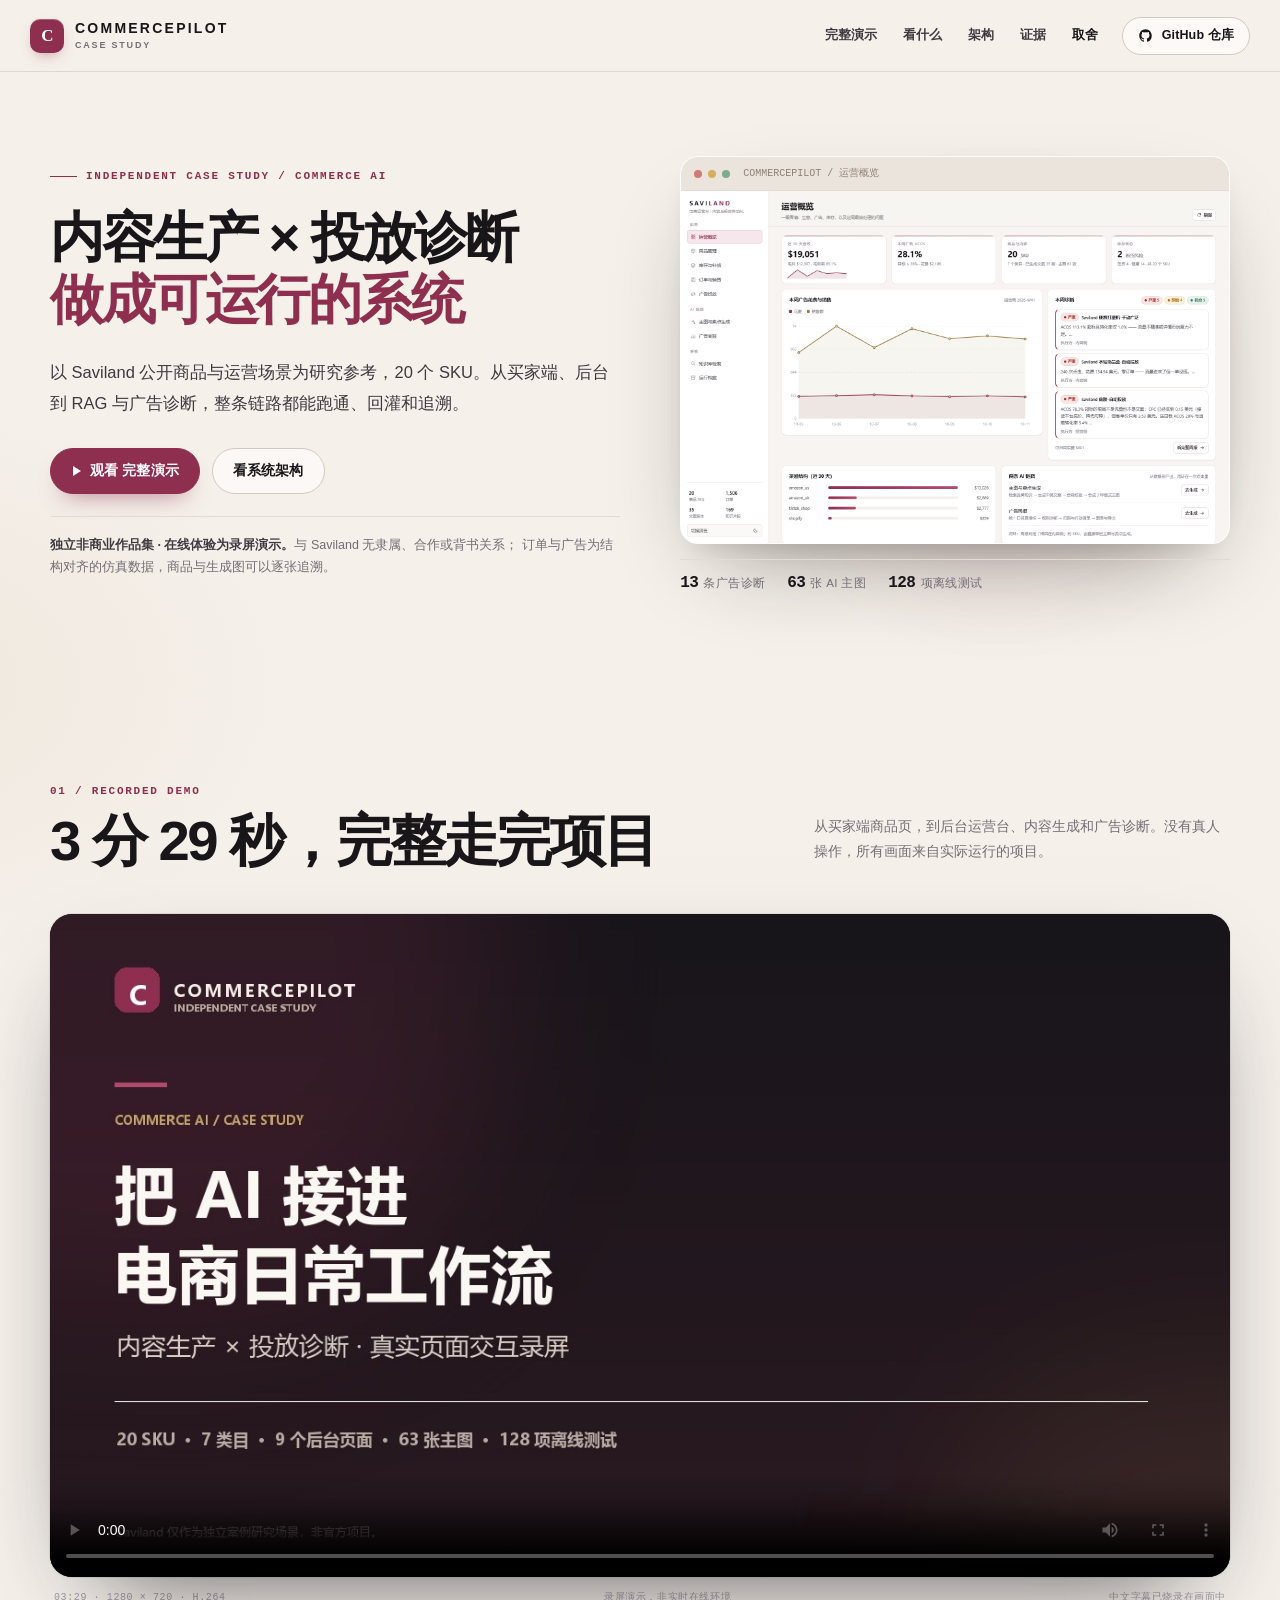
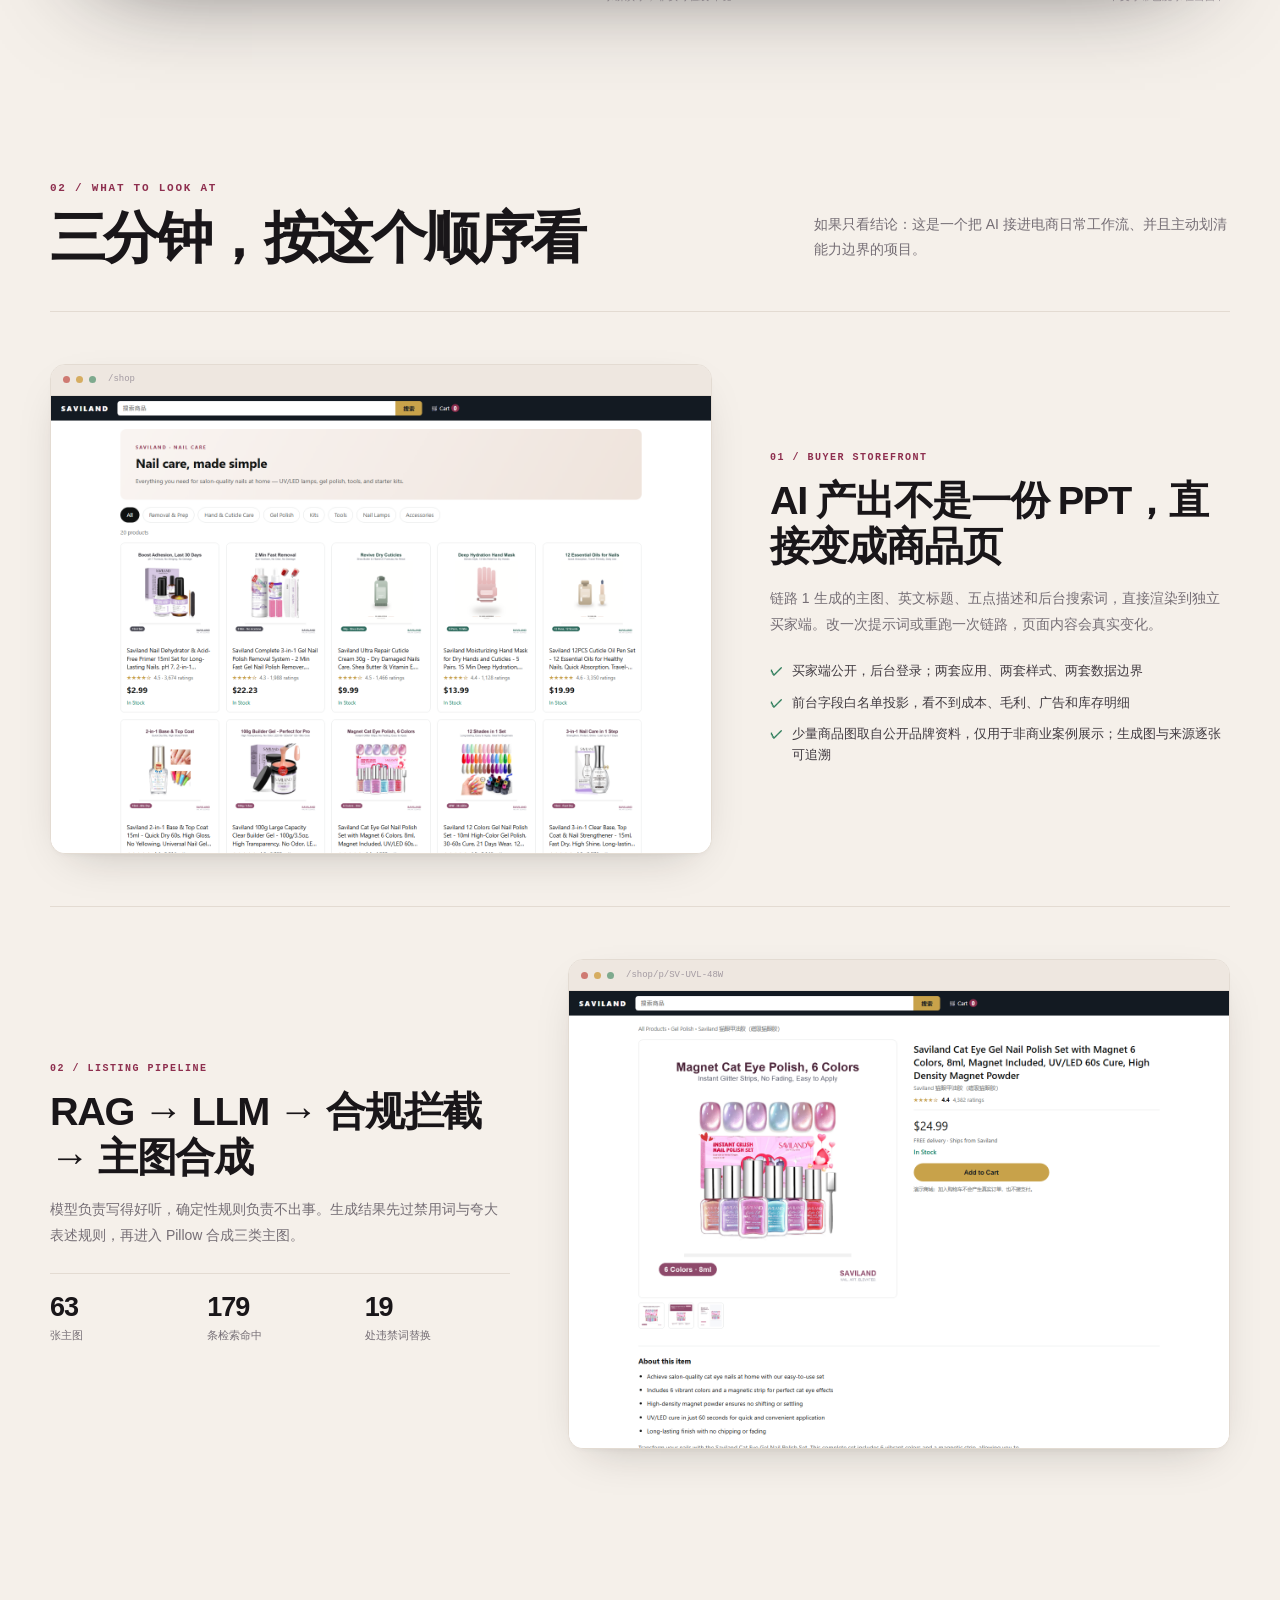
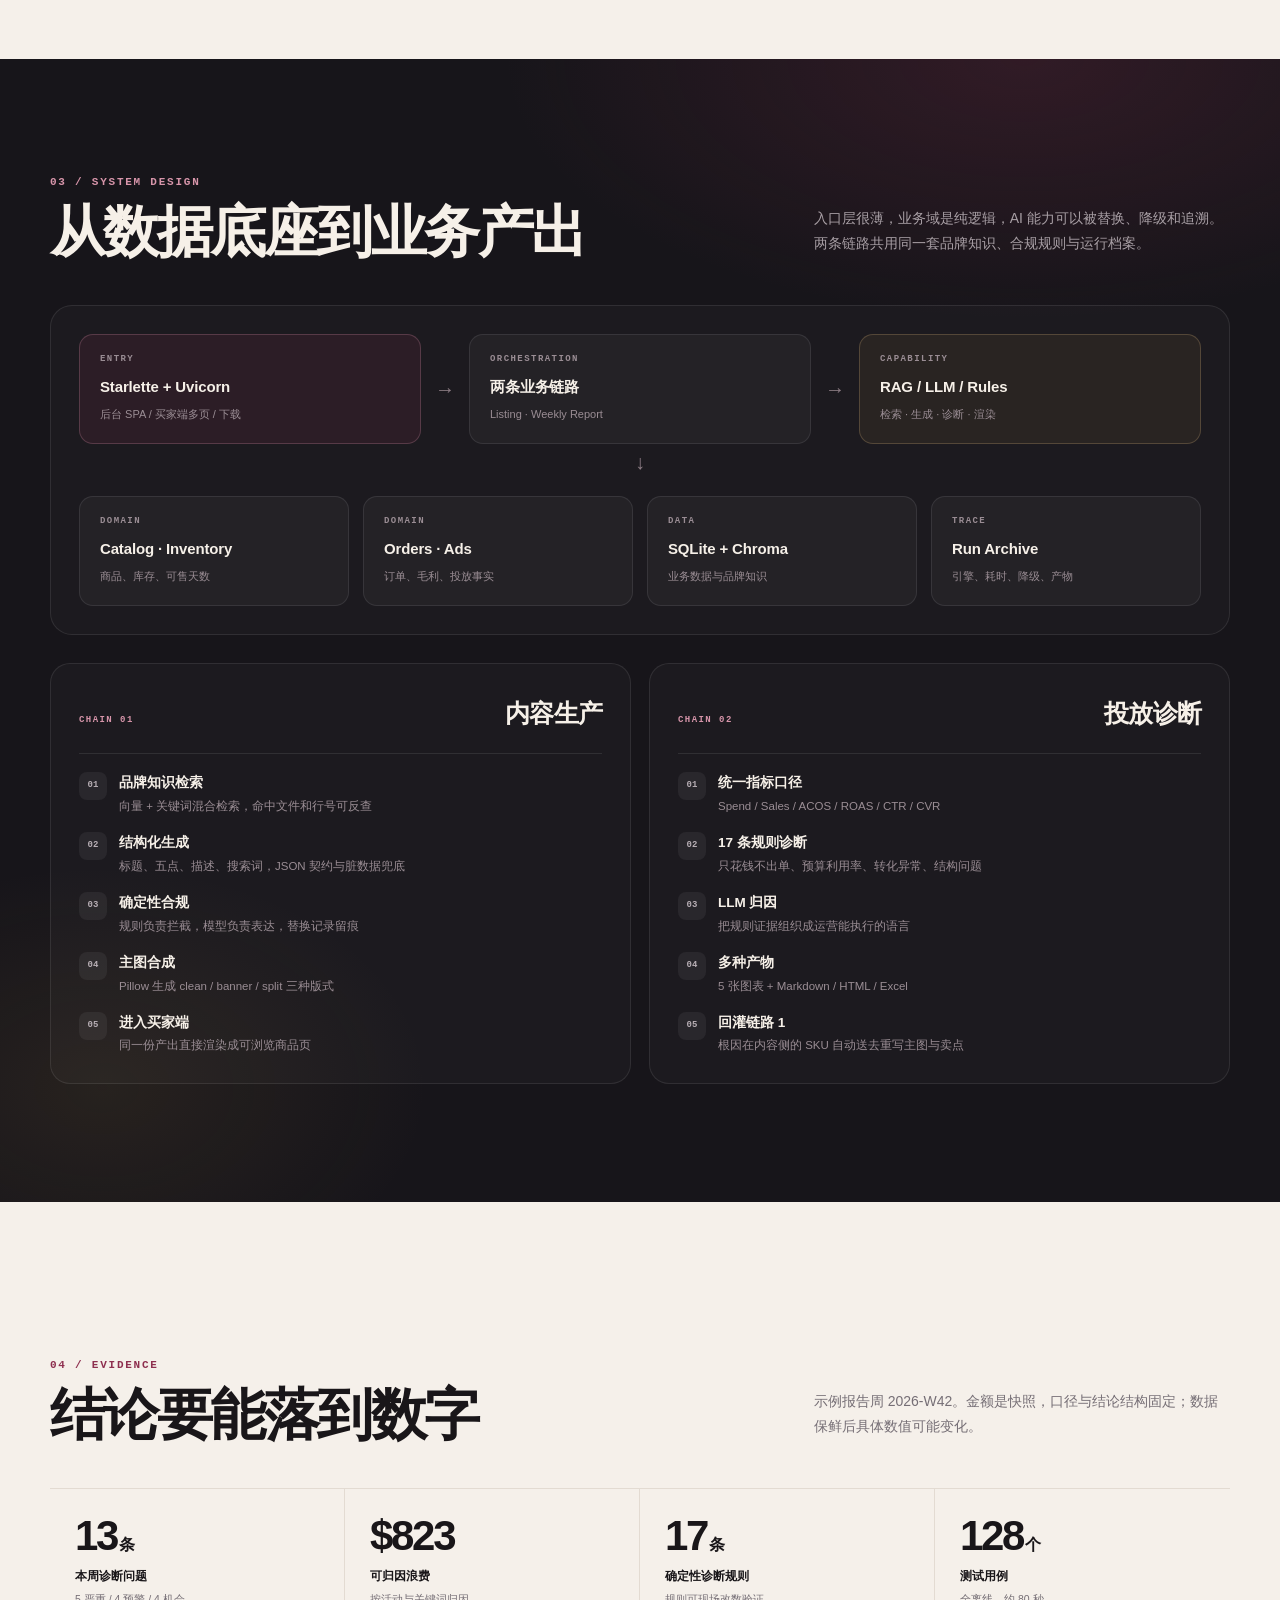
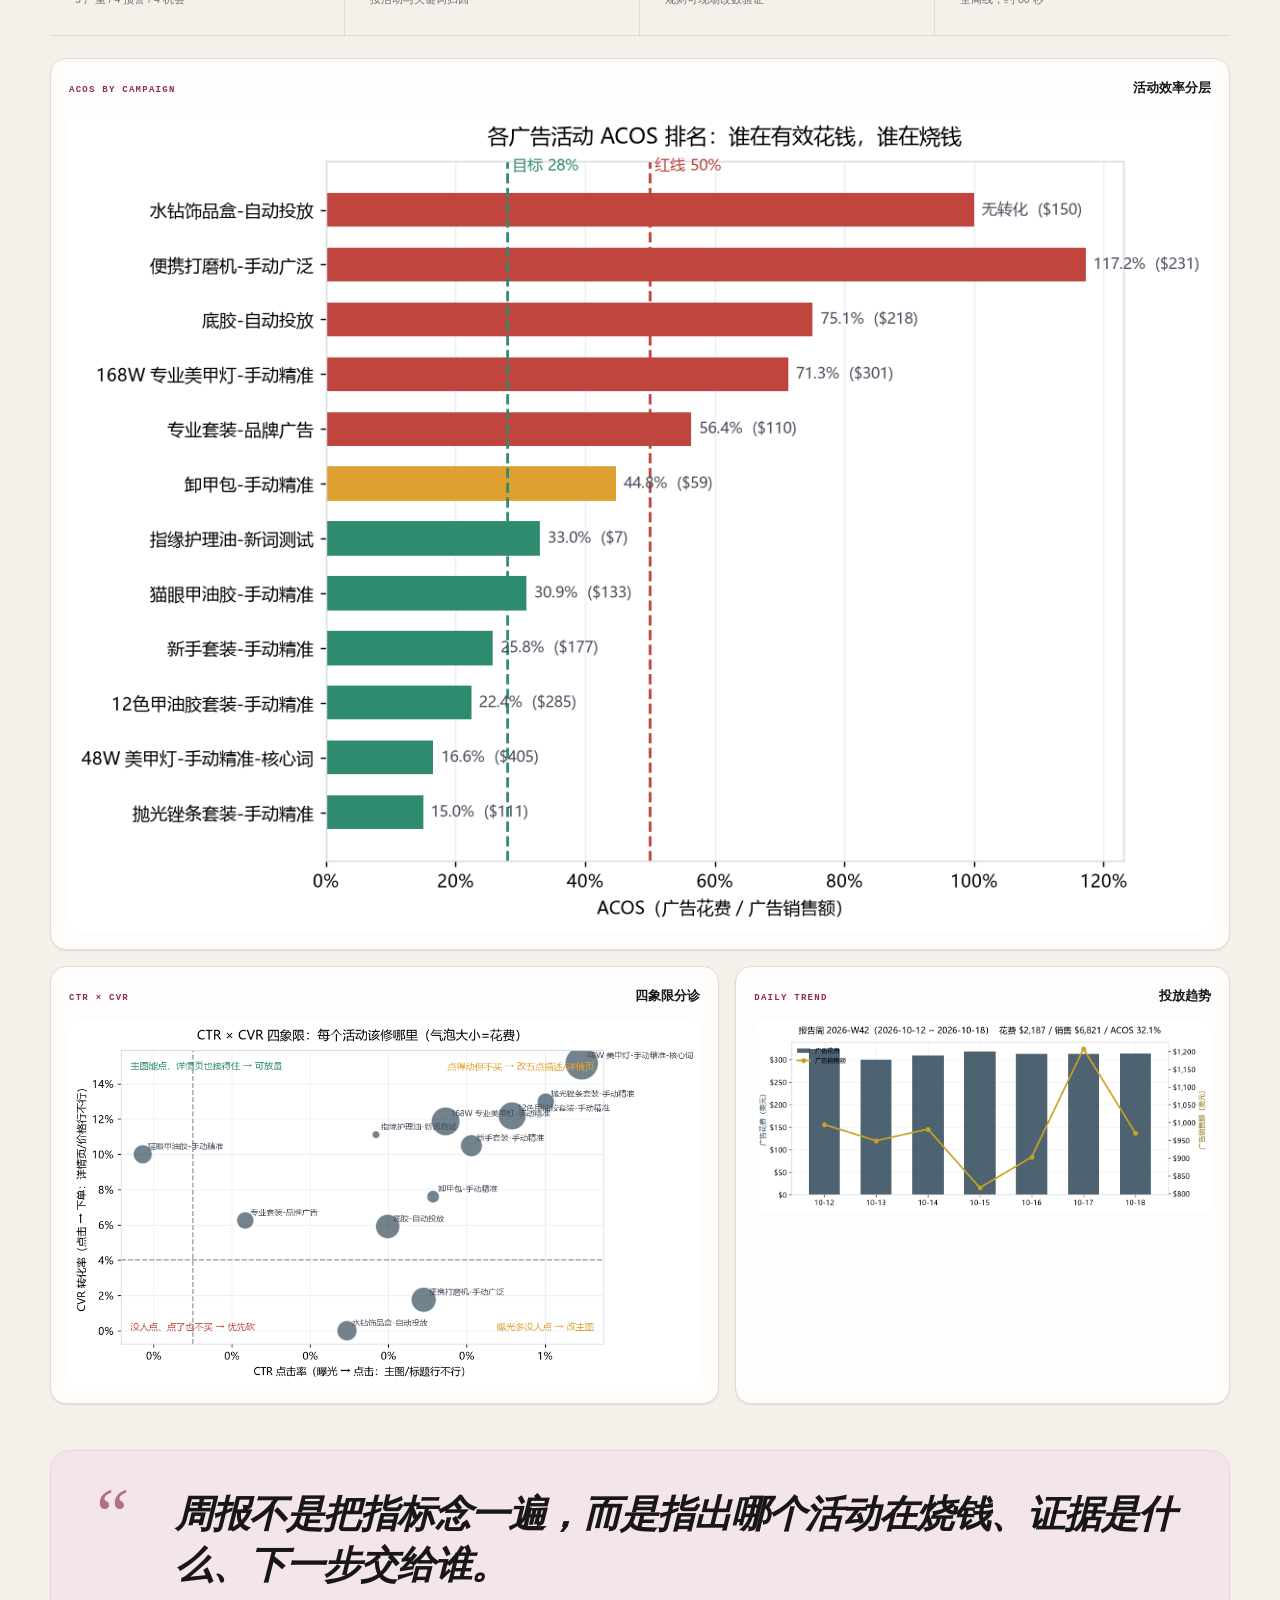
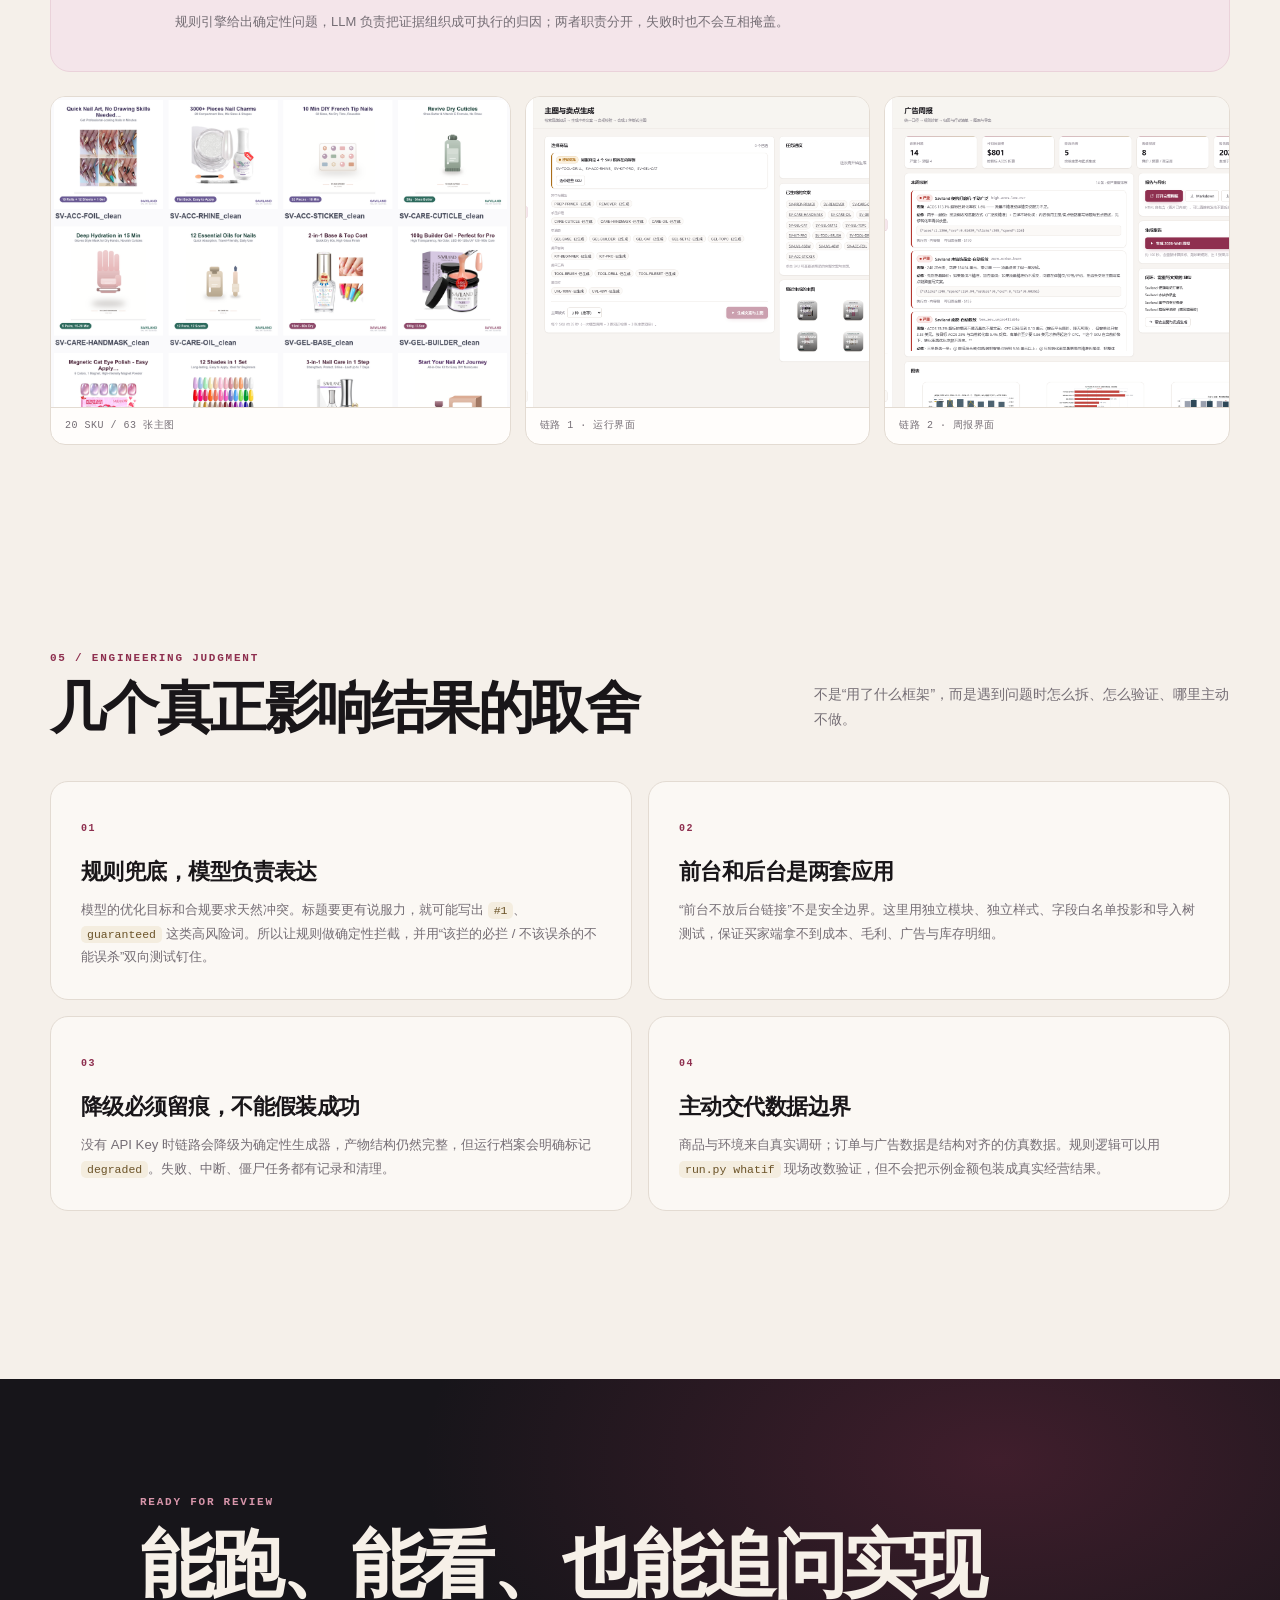
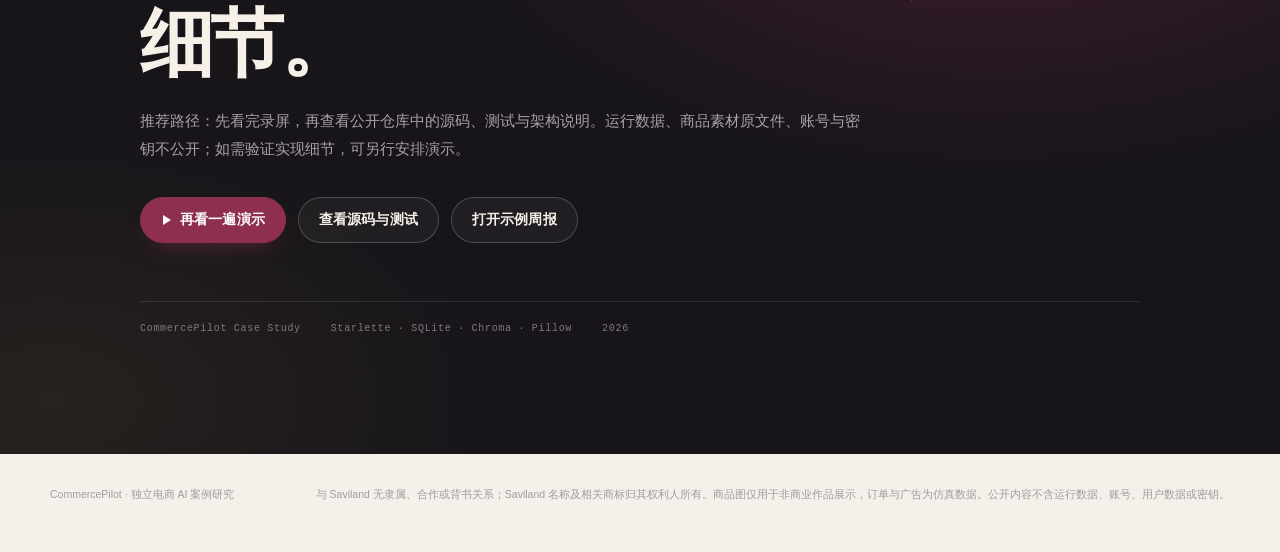
==== commit cc4a03c2: "Add sanitized source and testing documentation" ====
--- a/index.html
+++ b/index.html
@@ -29,7 +29,7 @@
   </nav>
   <a class="btn btn-small btn-ghost" data-github href="#" aria-disabled="true" aria-label="打开作品集仓库">
     <svg viewBox="0 0 24 24" aria-hidden="true"><path d="M12 2C6.48 2 2 6.58 2 12.23c0 4.52 2.87 8.35 6.84 9.71.5.1.68-.22.68-.49 0-.24-.01-1.04-.01-1.89-2.78.62-3.37-1.21-3.37-1.21-.45-1.18-1.11-1.5-1.11-1.5-.91-.64.07-.62.07-.62 1 .07 1.53 1.05 1.53 1.05.89 1.56 2.34 1.11 2.91.85.09-.66.35-1.11.63-1.36-2.22-.26-4.56-1.14-4.56-5.07 0-1.12.39-2.03 1.03-2.75-.1-.26-.45-1.3.1-2.71 0 0 .84-.28 2.75 1.05a9.3 9.3 0 0 1 2.5-.34c.85 0 1.71.12 2.5.34 1.91-1.33 2.75-1.05 2.75-1.05.55 1.41.2 2.45.1 2.71.64.72 1.03 1.63 1.03 2.75 0 3.94-2.34 4.81-4.57 5.06.36.32.68.94.68 1.9 0 1.37-.01 2.47-.01 2.81 0 .27.18.59.69.49A10.25 10.25 0 0 0 22 12.23C22 6.58 17.52 2 12 2Z"/></svg>
-    作品集仓库
+    GitHub 仓库
   </a>
 </header>
 
@@ -260,10 +260,10 @@
   <div class="closing-inner reveal">
     <div class="section-kicker">READY FOR REVIEW</div>
     <h2>能跑、能看、也能追问实现细节。</h2>
-    <p>推荐路径：先看完录屏，再查看公开仓库中的页面说明、架构取舍与演示素材。业务源码、原始数据、账号与密钥不公开；如需验证实现细节，可另行安排演示。</p>
+    <p>推荐路径：先看完录屏，再查看公开仓库中的源码、测试与架构说明。运行数据、商品素材原文件、账号与密钥不公开；如需验证实现细节，可另行安排演示。</p>
     <div class="closing-actions">
       <a class="btn btn-primary" href="#demo"><span class="play-dot"></span> 再看一遍演示</a>
-      <a class="btn btn-ghost" data-github href="#" aria-disabled="true">作品集仓库</a>
+      <a class="btn btn-ghost" data-github href="#" aria-disabled="true">查看源码与测试</a>
       <a class="btn btn-ghost" href="images/sample_weekly_report.html" target="_blank" rel="noopener">打开示例周报</a>
     </div>
     <div class="closing-meta">
@@ -275,7 +275,7 @@
 
 <footer class="site-footer">
   <p>CommercePilot · 独立电商 AI 案例研究</p>
-  <p>与 Saviland 无隶属、合作或背书关系；Saviland 名称及相关商标归其权利人所有。商品图仅用于非商业作品展示，订单与广告为仿真数据。公开内容不含源码、账号、用户数据或密钥。</p>
+  <p>与 Saviland 无隶属、合作或背书关系；Saviland 名称及相关商标归其权利人所有。商品图仅用于非商业作品展示，订单与广告为仿真数据。公开内容不含运行数据、账号、用户数据或密钥。</p>
 </footer>
 
 <div class="lightbox" id="lightbox" aria-hidden="true">
